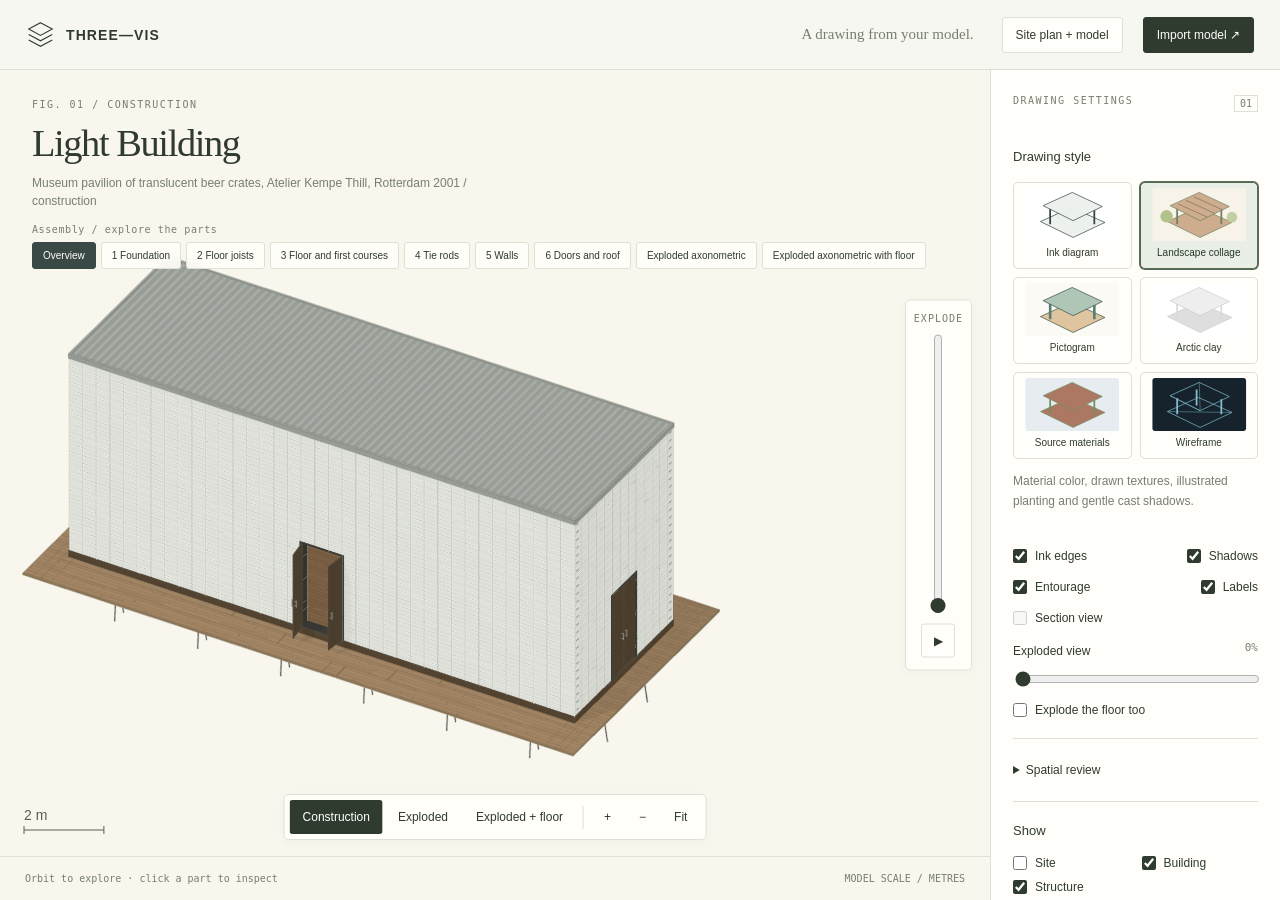
==== construction/index.html @ fe7c5563 "Light Building viewer: interactive views and drawings Four Three-Vis viewers (pavilion, construction" ====
<!doctype html>
<html lang="en">
<head><script>if(!new URLSearchParams(location.search).has("project")){const u=new URL(location.href);u.searchParams.set("project","./drawing/project.json");location.replace(u)}</script>
  <meta charset="UTF-8" />
  <meta name="viewport" content="width=device-width, initial-scale=1" />
  <meta name="theme-color" content="#f7f7f2" />
  <title>Three-Vis · Visualization studio</title>
  <script type="module" crossorigin src="./assets/index-Dgu_6eOS.js"></script>
  <link rel="modulepreload" crossorigin href="./assets/project-Cguhz26d.js">
  <link rel="modulepreload" crossorigin href="./assets/people-BdehatUe.js">
  <link rel="stylesheet" crossorigin href="./assets/index-DqTQL5d2.css">
</head>
<body data-offline-viewer="true">
  <main id="app">
    <header class="topbar">
      <a class="brand" href="./" aria-label="Three-Vis home"><svg viewBox="0 0 32 32" aria-hidden="true"><path d="M16 3 29 10 16 17 3 10Z M3 16 16 23 29 16 M3 22 16 29 29 22"/></svg><span>THREE—VIS</span></a>
      <span class="topbar-caption">A drawing from your model.</span>
      <nav id="example-nav" aria-label="Example studies" hidden><a data-example="collage">Garden</a><a data-example="pavilion">Assembly</a><a data-example="pictogram">Pictogram</a></nav>
      <button id="library-button" hidden>Asset library</button>
      <button id="site-button">Site plan + model</button>
      <button id="import-button" class="primary">Import model <span aria-hidden="true">↗</span></button>
      <input id="file-input" type="file" multiple hidden />
    </header>
    <section class="work-area">
      <section class="drawing" aria-label="Drawing sheet">
        <div class="sheet-heading"><span class="eyebrow" id="sheet-number">FIG. 01 / AXONOMETRIC</span><h1 id="title">Loading project…</h1><p id="subtitle"></p><div id="sequence-bar" hidden aria-label="Assembly sequence"><span id="sequence-caption"></span><div id="sequence-buttons"></div></div></div>
        <div id="viewport"></div>
        <div id="loading" role="status">Preparing the drawing…</div><div id="explode-rail" hidden><span class="rail-label">Explode</span><input id="explode-drag" type="range" min="0" max="100" value="0" aria-label="Explode: drag up to take the building apart" /><button id="explode-play" aria-label="Play the explode animation">▶</button></div>
        <div class="drawing-tools" aria-label="View controls"><div id="views"></div><span class="separator"></span><button id="zoom-in" aria-label="Zoom in">+</button><button id="zoom-out" aria-label="Zoom out">−</button><button id="fit">Fit</button></div>
        <div class="sheet-footer"><span id="selection">Orbit to explore · click a part to inspect</span><span id="stats"></span></div>
      </section>
      <aside class="settings" aria-label="Visualization settings">
        <div class="panel-heading"><span class="eyebrow">DRAWING SETTINGS</span><span class="small-tag">01</span></div>
        <section class="control-section"><h2>Drawing style</h2><label for="look" class="sr-only">Drawing style</label><select id="look" class="sr-only"><option value="diagram">Ink diagram</option><option value="collage">Landscape collage</option><option value="pictogram">Pictogram</option><option value="clay">Arctic clay</option><option value="original">Source materials</option><option value="wireframe">Wireframe</option></select><div id="style-cards" aria-label="Drawing styles"></div><p id="look-description" class="small-copy"></p><div class="check-row"><label><input type="checkbox" id="edges" checked /> Ink edges</label><label><input type="checkbox" id="shadows" checked /> Shadows</label></div><div class="check-row"><label><input type="checkbox" id="entourage" checked /> Entourage</label><label><input type="checkbox" id="annotations" checked /> Labels</label></div><label id="triangles-row" class="check-label" hidden><input type="checkbox" id="triangles" /> Show mesh triangles</label><label class="check-label"><input type="checkbox" id="section" /> Section view</label><div id="time-row" hidden><h3 class="control-label">Time of day</h3><div id="times" class="segmented" role="group" aria-label="Time of day"></div><label class="check-label" id="dynamic-row" hidden><input type="checkbox" id="dynamic" /> Dynamic glow: flicker, people inside</label></div><label for="explode">Exploded view <output id="explode-value">0%</output></label><input id="explode" type="range" min="0" max="100" value="0" /><div id="explode-groups" class="check-row" hidden></div></section>
        <details id="layout-section" class="control-section spatial-review"><summary>Spatial review</summary><p id="layout-status" class="small-copy" role="status"></p><button id="check-layout">Check layout</button><label class="check-label"><input id="layout-markers" type="checkbox" /> Show conflict markers</label><ol id="layout-findings"></ol><ul id="layout-warnings"></ul><p class="small-copy">Checks walking routes, tree roots and tagged people’s footing. Review findings against the intended design.</p></details>
        <section class="control-section" id="show-section"><h2>Show</h2><div id="layer-groups"></div><div id="kinds"></div><div id="variant-row" hidden><h3 class="control-label">Trees</h3><div id="variants" class="segmented wrap" role="group" aria-label="Tree option"></div></div><label id="tree-opacity-row" hidden>Tree opacity <output id="tree-opacity-value">1.00</output><input id="tree-opacity" type="range" min="0.2" max="1" step="0.05" value="1" /></label><button id="only-building" class="quiet">Only the building</button></section><details class="control-section"><summary>Layers <span class="muted" id="layer-count"></span></summary><div id="layers"></div></details>
        <section class="control-section" id="scatter-section" hidden><h2>Planting scatter</h2><div id="scatter-areas"></div><p class="small-copy">Collage and source looks. Adaptive size grows distant plants so they stay readable instead of turning into pixel noise.</p></section>
        <section class="control-section" id="step-section" hidden><h2>Sequence</h2><div class="step-tools"><button id="prev-step" aria-label="Previous step">←</button><span id="step-counter"></span><button id="next-step" aria-label="Next step">→</button></div><h3 id="step-title"></h3><p class="small-copy" id="step-text"></p><button id="overview">Show overview</button></section>
        <section class="control-section"><h2>Export drawing</h2><div class="export-size"><label>Width<input id="export-width" type="number" min="64" max="8192" value="2400" /></label><span>×</span><label>Height<input id="export-height" type="number" min="64" max="8192" value="1800" /></label></div><label for="export-background">Background</label><select id="export-background"><option value="paper">Paper (drawing colour)</option><option value="white">White</option><option value="transparent">Transparent</option></select><label for="export-quality">Quality</label><select id="export-quality"><option value="standard">Standard</option><option value="high">High (2× supersampled)</option><option value="ultra">Ultra (3× supersampled)</option></select><div class="button-row"><button id="export-png" class="primary">Save PNG ↗</button><button id="export-svg">Save SVG ↗</button></div><button id="save-project" class="quiet">Save drawing settings</button></section>
        <details class="control-section import-settings"><summary>Import settings</summary><p class="small-copy">Set source units and orientation before importing. Include textures and sidecar files in the selection.</p><label for="import-units">Source units</label><select id="import-units"><option value="m">Metres</option><option value="mm">Millimetres</option><option value="cm">Centimetres</option><option value="ft">Feet</option><option value="in">Inches</option><option value="auto">Read from Rhino 3DM</option></select><label for="import-up">Up axis</label><select id="import-up"><option value="Y">Y up (glTF)</option><option value="Z">Z up (Rhino / CAD)</option></select></details>
        <details id="warnings-section" class="control-section" hidden><summary>Import notes</summary><ul id="warnings"></ul></details>
        <div class="panel-footnote">Imported geometry. Your drawing language.</div>
      </aside>
    </section>
    <div id="message" role="status" hidden></div>
  </main>
  <dialog id="library-dialog" aria-labelledby="library-title">
    <div class="library-heading"><div><span class="eyebrow">BIBLIOTHEK / STAFFAGE</span><h2 id="library-title">Choose an existing asset</h2></div><button id="library-close" aria-label="Close asset library">Close</button></div>
    <form id="library-search-form" class="library-filters"><label>Search<input id="library-query" type="search" placeholder="People, trees, furniture…" /></label><label>Category<select id="library-category"><option value="">All categories</option></select></label><label>Style<select id="library-style"><option value="">All styles</option></select></label><button type="submit">Search</button></form>
    <div class="library-options"><label class="check-label"><input id="library-usable" type="checkbox" checked /> Show formats Three-Vis can use</label><label>Collection<select id="library-collection"><option value="">All collections</option></select></label><label>Pose<select id="library-pose"><option value="">Any pose</option><option>standing</option><option>walking</option><option>sitting</option><option>running</option><option>lying</option><option>cycling</option></select></label><label>Facing<select id="library-facing"><option value="">Any facing</option><option>left</option><option>right</option><option>front</option><option>back</option></select></label><label>Drawing<select id="library-drawing"><option value="">Any drawing</option><option>figurative</option><option>character</option><option>silhouette</option><option>line</option></select></label></div>
    <p id="library-status" class="small-copy" role="status"></p><div id="library-results"></div>
    <div class="library-pagination"><button id="library-prev">Previous</button><span id="library-page" class="small-copy"></span><button id="library-next">Next</button></div>
    <form id="library-place-form" hidden>
      <h3 id="library-selected"></h3><p id="library-source" class="small-copy"></p>
      <div class="library-placement"><label>Use as<select id="library-use"><option value="person">Person</option><option value="tree">Tree</option><option value="planting">Plant</option><option value="entourage">Other entourage</option><option value="texture">Layer texture</option><option value="model">3D model</option></select></label><label id="library-height-label">Height (m)<input id="library-height" type="number" min="0.01" step="0.01" value="1.75" required /></label><label>X (m)<input id="library-x" type="number" step="any" value="0" required /></label><label>Y (m)<input id="library-y" type="number" step="any" value="0" required /></label><label>Z (m)<input id="library-z" type="number" step="any" value="0" required /></label><label>Rotation (°)<input id="library-rotation" type="number" step="any" value="0" required /></label></div>
      <div id="library-texture-controls" class="library-placement" hidden><label>Layer<select id="library-layer"></select></label><label>Repeat<input id="library-repeat" type="number" min="0.01" max="10000" step="any" value="4" /></label><label>Tile width (m)<input id="library-texture-size" type="number" min="0.001" max="1000" step="any" placeholder="unscaled" /></label><label><input id="library-hatch" type="checkbox" checked /> Line hatch for diagram</label></div>
      <div id="library-model-controls" class="library-placement" hidden><label>Source units<select id="library-units"><option value="m">Metres</option><option value="mm">Millimetres</option><option value="cm">Centimetres</option><option value="auto">Rhino document units</option></select></label><label>Source up axis<select id="library-up"><option value="Y">Y up</option><option value="Z">Z up</option></select></label></div>
      <div id="library-human-controls" class="library-placement" hidden><label>Pose<select id="library-human-pose"><option value="">Not set</option><option>standing</option><option>walking</option><option>sitting</option><option>running</option><option>lying</option><option>cycling</option></select></label><label>Facing<select id="library-human-facing"><option value="">Not set</option><option>left</option><option>right</option><option>front</option><option>back</option></select></label><label>Age<select id="library-human-age"><option value="">Not set</option><option>child</option><option>adult</option><option>elderly</option></select></label><label>Figures<select id="library-human-grouping"><option value="">Not set</option><option>single</option><option>group</option></select></label><label>Drawing<select id="library-human-drawing"><option value="">Not set</option><option>figurative</option><option>character</option><option>silhouette</option><option>line</option></select></label><button id="library-human-save" type="button">Save person tags</button></div>
      <div class="button-row"><button id="library-add" class="primary" type="submit">Add to drawing</button></div><p id="library-save-status" class="small-copy" role="status"></p>
    </form>
  </dialog>
  <dialog id="site-dialog" aria-labelledby="site-title">
    <div class="library-heading"><h2 id="site-title">Combine a site plan and model</h2><button id="site-close" type="button">Close</button></div>
    <form id="site-form">
      <p class="small-copy">Use an image of the site plan or a CAD plan. Set the full plan size in metres, then mark the building spot. Source models remain intact.</p>
      <div class="site-inputs"><label>Plan image<input id="site-image" type="file" accept="image/png,image/jpeg,image/webp,image/svg+xml" /></label><label>Building model + sidecars (optional)<input id="site-model-files" type="file" multiple /></label><label>CAD site plan + sidecars (optional)<input id="site-cad-files" type="file" multiple /></label><button id="site-prepare" type="button">Read model files</button></div>
      <p class="small-copy">New CAD files use the source units/up axis in Import settings; 3DM reads document units. Read new model files before combining.</p>
      <div class="library-placement"><label>Building model<select id="site-building"></select></label><label>CAD site-plan model<select id="site-cad-model"></select></label><label>Placement<select id="site-placement-mode"><option value="point">Clicked point</option><option value="cad">Named CAD marker layer</option></select></label><label>CAD marker layer<select id="site-marker-layer"></select></label><label>Plan width (m)<input id="site-width" type="number" min="0.01" step="any" value="40" required /></label><label>Plan depth (m)<input id="site-depth" type="number" min="0.01" step="any" value="30" required /></label><label>Ground elevation (m)<input id="site-elevation" type="number" step="any" value="0" required /></label><label>Model yaw (°)<input id="site-yaw" type="number" step="any" value="0" required /></label><label>Grass coverage<select id="site-grass"><option value="regions">Marked grass areas</option><option value="all">Whole site except exclusions</option><option value="none">Keep the plan alone</option></select></label></div>
      <p class="small-copy">Model anchor is a point in normalized Y-up metres before placement. Its origin is the default; use the model's known ground anchor if different.</p>
      <div class="library-placement"><label>Plan yaw (degrees)<input id="site-plan-yaw" type="number" step="any" value="0" required /></label><label>Terrain model<select id="site-terrain-model"><option value="">Flat floor</option></select></label><label>Terrain surface layer<select id="site-terrain-layer"></select></label><label>Plan offset above terrain (m)<input id="site-terrain-offset" type="number" min="0" max="1" step="0.001" value="0.01" required /></label></div>
      <p class="small-copy">Choose an imported terrain surface to drape the floor, masks and plants onto its mesh. Terrain holes remain open; placement must lie on the selected surface.</p>
      <div class="library-placement"><label>Anchor X (m)<input id="site-anchor-x" type="number" step="any" value="0" required /></label><label>Anchor Y (m)<input id="site-anchor-y" type="number" step="any" value="0" required /></label><label>Anchor Z (m)<input id="site-anchor-z" type="number" step="any" value="0" required /></label><label>Marker U (0–1)<input id="site-u" type="number" min="0" max="1" step="any" /></label><label>Marker V (0–1)<input id="site-v" type="number" min="0" max="1" step="any" /></label><label>Mark on plan<select id="site-tool"><option value="marker">Building spot</option><option value="grass">Grass region</option><option value="water">Water region</option><option value="exclude">Road / no planting region</option></select></label></div>
      <canvas id="site-canvas" width="900" height="675" aria-label="Site plan placement and vegetation areas"></canvas>
      <p class="small-copy">Click a building spot. For regions, click the polygon corners and finish the region. Mark roads and paved areas as exclusions. U/V starts at the image's top-left.</p>
      <div class="button-row"><button id="site-finish-region" type="button">Finish region</button><button id="site-clear-regions" type="button">Clear regions</button></div>
      <div class="library-placement"><label>Scatter an existing plant<select id="site-plant"></select></label><label>Plant spacing (m)<input id="site-spacing" type="number" min="0.2" step="any" value="2" required /></label></div>
      <label>Maximum plants<input id="site-max-plants" type="number" min="1" max="2000" step="1" value="300" required /></label>
      <p id="site-status" class="small-copy" role="status"></p><button id="site-apply" class="primary" type="submit">Combine and grow vegetation</button>
      <p class="small-copy">Browser imports stay local. Save drawing settings and retain the original files, or use the site-plan CLI command for a portable project.</p>
    </form>
  </dialog>
</body>
</html>
---- construction/assets/index-DqTQL5d2.css ----
:root{color:#303b30;font-synthesis:none;--ink:#303b30;--rule:#dde0d6;--muted:#777f70;--accent:#2d5cdb;background:#f7f7f2;font-family:Arial,Helvetica,sans-serif}*{box-sizing:border-box}body{margin:0}button,input,select{font:inherit}button,a,select,input{outline-offset:4px}button{border:1px solid var(--rule);color:var(--ink);cursor:pointer;white-space:nowrap;background:#fffefa;border-radius:3px;padding:10px 13px;font-size:12px}button:hover{border-color:var(--ink)}button:disabled{opacity:.4;cursor:default}button.active,.primary{background:var(--ink);color:#fffefa;border-color:var(--ink)}input[type=checkbox]{accent-color:var(--ink);width:14px;height:14px;margin:0}input[type=range]{width:100%;accent-color:var(--ink);margin-top:12px}select,input[type=number]{border:1px solid var(--rule);width:100%;color:var(--ink);background:#fffefa;border-radius:3px;padding:10px 9px;font-size:12px}select{margin-top:8px}h1,h2,h3,p{margin:0}h1{letter-spacing:-1.4px;font-family:Georgia,serif;font-size:clamp(28px,3vw,43px);font-weight:400;line-height:1.1}h2{margin-bottom:18px;font-size:13px;font-weight:500}h3{margin:16px 0 8px;font-family:Georgia,serif;font-size:19px;font-weight:400}label,summary{cursor:pointer;font-size:12px}.topbar{border-bottom:1px solid var(--rule);justify-content:space-between;align-items:center;gap:20px;height:70px;padding:0 26px;display:flex}.brand{color:var(--ink);letter-spacing:1.1px;align-items:center;gap:11px;font-size:14px;font-weight:600;text-decoration:none;display:flex}.brand svg{fill:none;width:29px;height:29px;stroke:var(--ink);stroke-width:1.2px}.topbar-caption{color:var(--muted);margin-left:auto;margin-right:25px;font-family:Georgia,serif;font-size:15px}.work-area{grid-template-columns:minmax(0,1fr) 290px;height:calc(100dvh - 70px);min-height:580px;display:grid}.drawing{position:relative;overflow:hidden}.sheet-heading{z-index:2;pointer-events:none;position:absolute;top:29px;left:32px}.eyebrow{letter-spacing:1.5px;color:var(--muted);margin-bottom:12px;font-family:monospace;font-size:10px;display:block}.sheet-heading p{color:var(--muted);max-width:500px;margin-top:10px;font-size:12px;line-height:1.5}#viewport{position:absolute;inset:105px 0 46px}#viewport canvas{touch-action:none;width:100%;height:100%;display:block}.annotation-layer{pointer-events:none;width:100%;height:100%;position:absolute;inset:0}.drawing-tools{border:1px solid var(--rule);background:#fffefaed;border-radius:5px;align-items:center;gap:2px;padding:5px;display:flex;position:absolute;bottom:60px;left:50%;transform:translate(-50%);box-shadow:0 2px 12px #303b3008}.drawing-tools #views{gap:2px;display:flex}.drawing-tools button{background:0 0;border-color:#0000;padding:9px 12px}.drawing-tools button.active{background:var(--ink);color:#fff}.separator{background:var(--rule);width:1px;height:23px;margin:0 5px}.sheet-footer{color:var(--muted);border-top:1px solid var(--rule);justify-content:space-between;gap:12px;padding:16px 25px;font-family:monospace;font-size:10px;display:flex;position:absolute;bottom:0;left:0;right:0}.settings{border-left:1px solid var(--rule);background:#fffefa;padding:25px 22px 0;overflow-y:auto}.panel-heading{justify-content:space-between;align-items:flex-start;margin-bottom:10px;display:flex}.small-tag{color:var(--muted);border:1px solid var(--rule);padding:2px 5px;font-family:monospace;font-size:10px}.control-section{border-bottom:1px solid var(--rule);padding:21px 0}.check-row{justify-content:space-between;margin:17px 0;display:flex}.check-row label,.check-label,.layer-row label{align-items:center;gap:8px;display:flex}.check-label{margin:13px 0 16px}output{float:right;color:var(--muted);font-family:monospace;font-size:11px}.layer-row{justify-content:space-between;align-items:center;gap:10px;margin:14px 0;display:flex}.layer-swatch{background:#d0d8c4;border:1px solid #303b3022;border-radius:50%;flex-shrink:0;width:9px;height:9px}.muted{color:var(--muted);float:right;font-family:monospace;font-size:11px}.small-copy{color:var(--muted);font-size:12px;line-height:1.65}.step-tools{justify-content:space-between;align-items:center;font-family:monospace;font-size:11px;display:flex}.step-tools button{padding:6px 12px}#overview{margin-top:15px}.export-size{align-items:end;gap:10px;display:flex}.export-size label{min-width:0}.export-size input{margin-top:7px}.export-size span{color:var(--muted);padding-bottom:11px}.button-row{gap:8px;margin:14px 0;display:flex}.button-row button{flex:1}.quiet{background:0 0;width:100%}.panel-footnote{color:var(--muted);padding:24px 0;font-family:Georgia,serif;font-size:12px}#explode-rail{z-index:3;border:1px solid var(--rule);background:#fffefaed;border-radius:5px;flex-direction:column;align-items:center;gap:10px;padding:12px 8px;display:flex;position:absolute;top:50%;right:18px;transform:translateY(-50%);box-shadow:0 2px 12px #303b3008}#explode-rail[hidden]{display:none}#explode-rail .rail-label{letter-spacing:1px;color:var(--muted);text-transform:uppercase;font-family:monospace;font-size:10px}#explode-drag{writing-mode:vertical-lr;direction:rtl;width:24px;height:min(280px,38dvh);margin:0}#explode-play{width:34px;height:34px;padding:0;font-size:12px}.segmented{gap:4px;margin:8px 0 4px;display:flex}.segmented.wrap{flex-wrap:wrap}.segmented.wrap button{flex:40%}#layer-groups,#kinds{grid-template-columns:1fr 1fr;gap:10px 12px;margin:4px 0 14px;display:grid}#layer-groups label,#kinds label{align-items:center;gap:8px;display:flex}#only-building{margin-top:12px}.segmented button{flex:1;padding:8px 6px}.control-label{margin:18px 0 0;font-family:inherit;font-size:12px}#explode-groups{flex-wrap:wrap;gap:10px;margin:12px 0 0}#explode-groups label{align-items:center;gap:8px;display:flex}#loading{z-index:4;background:#f7f7f2ed;place-items:center;font-family:Georgia,serif;font-size:22px;display:grid;position:absolute;inset:0}#loading[hidden]{display:none}#message{color:#fffefa;z-index:20;background:#303b30;border-radius:4px;max-width:min(500px,100vw - 40px);padding:15px 20px;font-size:13px;line-height:1.6;position:fixed;bottom:20px;left:20px}#message.error{background:#763e2e}#warnings{color:#6b715f;padding-left:15px;font-size:11px;line-height:1.6}summary{padding:3px 0}.import-settings label{margin-top:13px;display:block}.import-settings .small-copy{margin-top:14px}body.capture .topbar,body.capture .settings,body.capture .sheet-heading,body.capture .drawing-tools,body.capture .sheet-footer{display:none}body.capture .work-area{height:100dvh;min-height:0;display:block}body.capture .drawing{height:100dvh}body.capture #viewport{inset:0}@media (width<=780px){.topbar{height:60px;padding:0 16px}.topbar-caption{display:none}.work-area{grid-template-columns:1fr;height:auto;min-height:0}.drawing{height:70dvh;min-height:480px}.sheet-heading{top:24px;left:20px}.sheet-heading p{max-width:calc(100vw - 45px);font-size:11px}.settings{border-left:0;border-top:1px solid var(--rule);grid-template-columns:1fr 1fr;gap:0 24px;padding:22px;display:grid}.panel-heading,.panel-footnote{grid-column:1/-1}.drawing-tools{max-width:calc(100vw - 20px);bottom:63px}.drawing-tools button{padding:8px 9px;font-size:11px}.sheet-footer{padding:14px 16px;font-size:9px}#stats{display:none}#viewport{inset:120px 0 44px}}@media (width<=420px){.settings{display:block}.drawing-tools button{padding:8px 6px}.drawing{height:65dvh;min-height:430px}h1{font-size:29px}.topbar .primary{font-size:11px}.brand{font-size:12px}}#example-nav{border:1px solid var(--rule);border-radius:22px;align-items:center;gap:2px;padding:4px;display:flex}#example-nav[hidden]{display:none}#example-nav a{color:var(--muted);white-space:nowrap;border-radius:18px;padding:7px 12px;font-size:11px;text-decoration:none}#example-nav a:hover{color:var(--ink)}#example-nav a[aria-current=page]{background:var(--ink);color:#fffefa}.topbar-caption{margin-right:8px}@media (width<=780px){.topbar{flex-wrap:wrap;gap:10px;height:auto;min-height:60px;padding:12px 16px}.topbar #import-button{margin-left:auto}#example-nav{order:3;justify-content:center;margin:auto}}.spatial-review .small-copy,.spatial-review button{margin-top:14px}#layout-findings,#layout-warnings{overflow-wrap:anywhere;padding-left:18px;font-size:11px;line-height:1.6}#layout-findings li,#layout-warnings li{margin-top:8px}#layout-findings{color:#8b4938}#layout-warnings{color:var(--muted)}#sequence-bar{max-width:calc(100vw - 45px);margin-top:14px}#sequence-bar[hidden]{display:none}#sequence-caption{letter-spacing:.6px;color:var(--muted);margin-bottom:7px;font-family:monospace;font-size:10px;display:block}#sequence-buttons{flex-wrap:wrap;gap:5px;display:flex}#sequence-buttons button{pointer-events:auto;-webkit-backdrop-filter:blur(5px);backdrop-filter:blur(5px);background:#fffdf8e8;padding:7px 10px;font-size:10px}#sequence-buttons button[aria-pressed=true]{color:#fffdf8;background:#3b4946;border-color:#3b4946}body.capture #sequence-bar{display:none}@media (width<=780px){#sequence-buttons button{padding:5px 7px;font-size:9px}body:has(#sequence-bar:not([hidden])) #viewport{top:184px}}.sr-only{clip:rect(0,0,0,0)!important;white-space:nowrap!important;border:0!important;width:1px!important;height:1px!important;margin:-1px!important;padding:0!important;position:absolute!important;overflow:hidden!important}#style-cards{grid-template-columns:1fr 1fr;gap:8px;display:grid}.style-card{white-space:normal;border-radius:5px;flex-direction:column;align-items:stretch;gap:6px;min-width:0;padding:5px 5px 9px;font-size:10px;display:flex}.style-card svg{border-radius:3px;width:100%;height:53px;display:block}.style-card.active{color:#273829;background:#e9eee6;border:1px solid #576b54;box-shadow:0 0 0 1px #576b54}.style-card span{min-height:12px}#look-description{min-height:60px;margin-top:13px}#triangles-row[hidden]{display:none}.drawing[data-look=wireframe] .sheet-heading,.drawing[data-look=wireframe] .eyebrow{color:#d2e5ed}.drawing[data-look=wireframe] .sheet-heading p,.drawing[data-look=wireframe] .sheet-footer{color:#91a9b6}.drawing[data-look=wireframe] .sheet-footer{border-color:#304450}@media (width<=780px){body:has(#sequence-bar:not([hidden])) #viewport{top:260px}body:has(#sequence-bar:not([hidden])) .drawing{height:82dvh;min-height:620px}}#library-button[hidden],#library-place-form[hidden],#library-texture-controls[hidden],#library-model-controls[hidden],#library-height-label[hidden]{display:none}.library-options{justify-content:space-between;align-items:center;gap:16px;margin-top:10px;display:flex}.library-options>label:last-child{width:190px;font-size:11px}.library-options select{margin-top:5px}@media (width<=600px){.library-options{flex-direction:column;align-items:start;gap:0}.library-options>label:last-child{width:100%}}#library-dialog{border:1px solid var(--rule);width:min(820px,100vw - 28px);max-height:calc(100dvh - 32px);color:var(--ink);background:#fffefa;border-radius:8px;padding:26px;overflow:auto}#library-dialog::backdrop{-webkit-backdrop-filter:blur(3px);backdrop-filter:blur(3px);background:#17241bcc}.library-heading{justify-content:space-between;align-items:start;gap:18px;display:flex}.library-heading h2{margin:0 0 22px;font-family:Georgia,serif;font-size:26px}.library-filters{grid-template-columns:2fr 1fr 1fr auto;align-items:end;gap:12px;display:grid}.library-filters label,.library-placement label{min-width:0;font-size:11px;display:block}.library-filters input{border:1px solid var(--rule);width:100%;min-width:0;color:var(--ink);background:#fff;border-radius:3px;margin-top:8px;padding:10px 9px;font-size:12px}#library-results{grid-template-columns:repeat(4,minmax(0,1fr));gap:12px;margin-top:16px;display:grid}.library-card{white-space:normal;text-align:left;flex-direction:column;align-items:stretch;gap:7px;min-width:0;padding:10px;display:flex}.library-card[aria-pressed=true]{background:#edf1e8;border-color:#576b54;box-shadow:0 0 0 1px #576b54}.library-card img,.library-placeholder{object-fit:contain;background:repeating-conic-gradient(#f4f2eb 0% 25%,#fffdf8 0% 50%) 50%/16px 16px;width:100%;height:115px}.library-placeholder{color:var(--muted);place-items:center;font-size:11px;display:grid}.library-card strong{overflow-wrap:anywhere;font-size:11px;font-weight:500;line-height:1.35}.library-card span{color:var(--muted);font-size:10px;line-height:1.4}.library-pagination{justify-content:space-between;align-items:center;gap:12px;margin:16px 0;display:flex}.library-placement{grid-template-columns:repeat(3,minmax(0,1fr));gap:12px;margin:15px 0;display:grid}.library-placement input{margin-top:8px}#library-place-form{border-top:1px solid var(--rule)}#library-save-status,#library-source{overflow-wrap:anywhere}body.capture #library-dialog{display:none}@media (width<=600px){#library-dialog{padding:18px}.library-filters{grid-template-columns:1fr 1fr}.library-filters label:first-child{grid-column:1/-1}#library-results,.library-placement{grid-template-columns:repeat(2,minmax(0,1fr))}.library-heading h2{font-size:22px}#library-button{margin-left:auto}.topbar #import-button{margin-left:0}}#site-dialog{border:1px solid var(--rule);width:min(940px,100vw - 32px);max-height:90dvh;color:var(--ink);background:#fffefa;border-radius:8px;padding:26px}#site-dialog::backdrop{-webkit-backdrop-filter:blur(3px);backdrop-filter:blur(3px);background:#17251a66}.site-inputs{grid-template-columns:repeat(2,minmax(0,1fr));gap:16px;margin:18px 0;display:grid}.site-inputs label{gap:8px;min-width:0;display:grid}.site-inputs input{max-width:100%;font-size:12px}#site-canvas{border:1px solid var(--rule);cursor:crosshair;width:100%;height:auto;display:block}#site-status{overflow-wrap:anywhere;margin:16px 0}body.capture #site-dialog{display:none}@media (width<=600px){#site-dialog{padding:18px}.site-inputs{grid-template-columns:1fr}.topbar{flex-wrap:wrap;gap:7px;height:auto;min-height:70px;padding:12px}.topbar #site-button{margin-left:auto}}.layer-opacity{width:72px;margin:0 0 0 auto}.scatter-area{margin:14px 0}.scatter-area strong{font-size:12px;font-weight:600}.scatter-area label:not(.check-label){margin-top:10px;display:block}
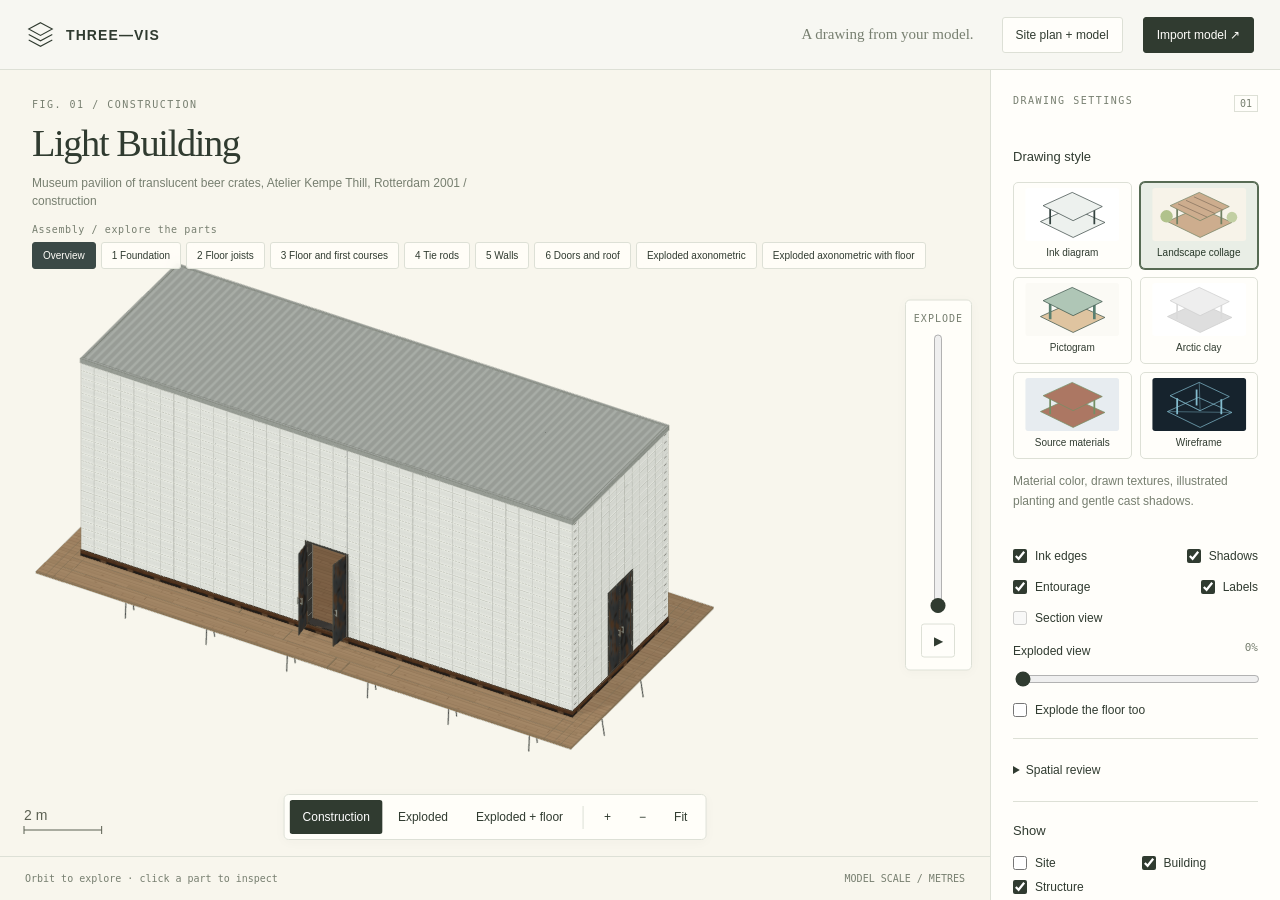
==== commit bdc61b6a: "Light Building viewer: v7 review fixes - Doors in weathered steel and a thin rust base channel, matc" ====
--- a/construction/index.html
+++ b/construction/index.html
@@ -5,10 +5,10 @@
   <meta name="viewport" content="width=device-width, initial-scale=1" />
   <meta name="theme-color" content="#f7f7f2" />
   <title>Three-Vis · Visualization studio</title>
-  <script type="module" crossorigin src="./assets/index-Dgu_6eOS.js"></script>
+  <script type="module" crossorigin src="./assets/index-BfEOy4K_.js"></script>
   <link rel="modulepreload" crossorigin href="./assets/project-Cguhz26d.js">
   <link rel="modulepreload" crossorigin href="./assets/people-BdehatUe.js">
-  <link rel="stylesheet" crossorigin href="./assets/index-DqTQL5d2.css">
+  <link rel="stylesheet" crossorigin href="./assets/index-C-s4kOGw.css">
 </head>
 <body data-offline-viewer="true">
   <main id="app">
--- a/construction/assets/index-C-s4kOGw.css
+++ b/construction/assets/index-C-s4kOGw.css
@@ -0,0 +1 @@
+:root{color:#303b30;font-synthesis:none;--ink:#303b30;--rule:#dde0d6;--muted:#777f70;--accent:#2d5cdb;background:#f7f7f2;font-family:Arial,Helvetica,sans-serif}*{box-sizing:border-box}body{margin:0}button,input,select{font:inherit}button,a,select,input{outline-offset:4px}button{border:1px solid var(--rule);color:var(--ink);cursor:pointer;white-space:nowrap;background:#fffefa;border-radius:3px;padding:10px 13px;font-size:12px}button:hover{border-color:var(--ink)}button:disabled{opacity:.4;cursor:default}button.active,.primary{background:var(--ink);color:#fffefa;border-color:var(--ink)}input[type=checkbox]{accent-color:var(--ink);width:14px;height:14px;margin:0}input[type=range]{width:100%;accent-color:var(--ink);margin-top:12px}select,input[type=number]{border:1px solid var(--rule);width:100%;color:var(--ink);background:#fffefa;border-radius:3px;padding:10px 9px;font-size:12px}select{margin-top:8px}h1,h2,h3,p{margin:0}h1{letter-spacing:-1.4px;font-family:Georgia,serif;font-size:clamp(28px,3vw,43px);font-weight:400;line-height:1.1}h2{margin-bottom:18px;font-size:13px;font-weight:500}h3{margin:16px 0 8px;font-family:Georgia,serif;font-size:19px;font-weight:400}label,summary{cursor:pointer;font-size:12px}.topbar{border-bottom:1px solid var(--rule);justify-content:space-between;align-items:center;gap:20px;height:70px;padding:0 26px;display:flex}.brand{color:var(--ink);letter-spacing:1.1px;align-items:center;gap:11px;font-size:14px;font-weight:600;text-decoration:none;display:flex}.brand svg{fill:none;width:29px;height:29px;stroke:var(--ink);stroke-width:1.2px}.topbar-caption{color:var(--muted);margin-left:auto;margin-right:25px;font-family:Georgia,serif;font-size:15px}.work-area{grid-template-columns:minmax(0,1fr) 290px;height:calc(100dvh - 70px);min-height:580px;display:grid}.drawing{position:relative;overflow:hidden}.sheet-heading{z-index:2;pointer-events:none;position:absolute;top:29px;left:32px}.eyebrow{letter-spacing:1.5px;color:var(--muted);margin-bottom:12px;font-family:monospace;font-size:10px;display:block}.sheet-heading p{color:var(--muted);max-width:500px;margin-top:10px;font-size:12px;line-height:1.5}#viewport{position:absolute;inset:105px 0 46px}#viewport canvas{touch-action:none;width:100%;height:100%;display:block}.annotation-layer{pointer-events:none;width:100%;height:100%;position:absolute;inset:0}.drawing-tools{border:1px solid var(--rule);background:#fffefaed;border-radius:5px;align-items:center;gap:2px;padding:5px;display:flex;position:absolute;bottom:60px;left:50%;transform:translate(-50%);box-shadow:0 2px 12px #303b3008}.drawing-tools #views{gap:2px;display:flex}.drawing-tools button{background:0 0;border-color:#0000;padding:9px 12px}.drawing-tools button.active{background:var(--ink);color:#fff}.separator{background:var(--rule);width:1px;height:23px;margin:0 5px}.sheet-footer{color:var(--muted);border-top:1px solid var(--rule);justify-content:space-between;gap:12px;padding:16px 25px;font-family:monospace;font-size:10px;display:flex;position:absolute;bottom:0;left:0;right:0}.settings{border-left:1px solid var(--rule);background:#fffefa;padding:25px 22px 0;overflow-y:auto}.panel-heading{justify-content:space-between;align-items:flex-start;margin-bottom:10px;display:flex}.small-tag{color:var(--muted);border:1px solid var(--rule);padding:2px 5px;font-family:monospace;font-size:10px}.control-section{border-bottom:1px solid var(--rule);padding:21px 0}.check-row{justify-content:space-between;margin:17px 0;display:flex}.check-row label,.check-label,.layer-row label{align-items:center;gap:8px;display:flex}.check-label{margin:13px 0 16px}output{float:right;color:var(--muted);font-family:monospace;font-size:11px}.layer-row{justify-content:space-between;align-items:center;gap:10px;margin:14px 0;display:flex}.layer-swatch{background:#d0d8c4;border:1px solid #303b3022;border-radius:50%;flex-shrink:0;width:9px;height:9px}.muted{color:var(--muted);float:right;font-family:monospace;font-size:11px}.small-copy{color:var(--muted);font-size:12px;line-height:1.65}.step-tools{justify-content:space-between;align-items:center;font-family:monospace;font-size:11px;display:flex}.step-tools button{padding:6px 12px}#overview{margin-top:15px}.export-size{align-items:end;gap:10px;display:flex}.export-size label{min-width:0}.export-size input{margin-top:7px}.export-size span{color:var(--muted);padding-bottom:11px}.button-row{gap:8px;margin:14px 0;display:flex}.button-row button{flex:1}.quiet{background:0 0;width:100%}.panel-footnote{color:var(--muted);padding:24px 0;font-family:Georgia,serif;font-size:12px}#explode-rail{z-index:3;border:1px solid var(--rule);background:#fffefaed;border-radius:5px;flex-direction:column;align-items:center;gap:10px;padding:12px 8px;display:flex;position:absolute;top:50%;right:18px;transform:translateY(-50%);box-shadow:0 2px 12px #303b3008}#explode-rail[hidden]{display:none}#explode-rail .rail-label{letter-spacing:1px;color:var(--muted);text-transform:uppercase;font-family:monospace;font-size:10px}#explode-drag{writing-mode:vertical-lr;direction:rtl;width:24px;height:min(280px,38dvh);margin:0}#explode-play{width:34px;height:34px;padding:0;font-size:12px}.segmented{gap:4px;margin:8px 0 4px;display:flex}.segmented.wrap{flex-wrap:wrap}.segmented.wrap button{flex:40%}#layer-groups,#kinds{grid-template-columns:1fr 1fr;gap:10px 12px;margin:4px 0 14px;display:grid}#layer-groups label,#kinds label{align-items:center;gap:8px;display:flex}#only-building{margin-top:12px}.segmented button{flex:1;padding:8px 6px}.control-label{margin:18px 0 0;font-family:inherit;font-size:12px}#explode-groups{flex-wrap:wrap;gap:10px;margin:12px 0 0}#explode-groups label{align-items:center;gap:8px;display:flex}#loading{z-index:4;background:#f7f7f2ed;place-items:center;font-family:Georgia,serif;font-size:22px;display:grid;position:absolute;inset:0}#loading[hidden]{display:none}#message{color:#fffefa;z-index:20;background:#303b30;border-radius:4px;max-width:min(500px,100vw - 40px);padding:15px 20px;font-size:13px;line-height:1.6;position:fixed;bottom:20px;left:20px}#message.error{background:#763e2e}#warnings{color:#6b715f;padding-left:15px;font-size:11px;line-height:1.6}summary{padding:3px 0}.import-settings label{margin-top:13px;display:block}.import-settings .small-copy{margin-top:14px}body.capture .topbar,body.capture .settings,body.capture .sheet-heading,body.capture .drawing-tools,body.capture .sheet-footer{display:none}body.capture .work-area{height:100dvh;min-height:0;display:block}body.capture .drawing{height:100dvh}body.capture #viewport{inset:0}@media (width<=780px){.topbar{height:60px;padding:0 16px}.topbar-caption{display:none}.work-area{grid-template-columns:1fr;height:auto;min-height:0}.drawing{height:70dvh;min-height:480px}.sheet-heading{top:24px;left:20px}.sheet-heading p{max-width:calc(100vw - 45px);font-size:11px}.settings{border-left:0;border-top:1px solid var(--rule);grid-template-columns:1fr 1fr;gap:0 24px;padding:22px;display:grid}.panel-heading,.panel-footnote{grid-column:1/-1}.drawing-tools{max-width:calc(100vw - 20px);bottom:63px}.drawing-tools button{padding:8px 9px;font-size:11px}.sheet-footer{padding:14px 16px;font-size:9px}#stats{display:none}#viewport{inset:120px 0 44px}}@media (width<=420px){.settings{display:block}.drawing-tools button{padding:8px 6px}.drawing{height:65dvh;min-height:430px}h1{font-size:29px}.topbar .primary{font-size:11px}.brand{font-size:12px}}#example-nav{border:1px solid var(--rule);border-radius:22px;align-items:center;gap:2px;padding:4px;display:flex}#example-nav[hidden]{display:none}#example-nav a{color:var(--muted);white-space:nowrap;border-radius:18px;padding:7px 12px;font-size:11px;text-decoration:none}#example-nav a:hover{color:var(--ink)}#example-nav a[aria-current=page]{background:var(--ink);color:#fffefa}.topbar-caption{margin-right:8px}@media (width<=780px){.topbar{flex-wrap:wrap;gap:10px;height:auto;min-height:60px;padding:12px 16px}.topbar #import-button{margin-left:auto}#example-nav{order:3;justify-content:center;margin:auto}}.spatial-review .small-copy,.spatial-review button{margin-top:14px}#layout-findings,#layout-warnings{overflow-wrap:anywhere;padding-left:18px;font-size:11px;line-height:1.6}#layout-findings li,#layout-warnings li{margin-top:8px}#layout-findings{color:#8b4938}#layout-warnings{color:var(--muted)}#sequence-bar{max-width:calc(100vw - 45px);margin-top:14px}#sequence-bar[hidden]{display:none}#sequence-caption{letter-spacing:.6px;color:var(--muted);margin-bottom:7px;font-family:monospace;font-size:10px;display:block}#sequence-buttons{flex-wrap:wrap;gap:5px;display:flex}#sequence-buttons button{pointer-events:auto;-webkit-backdrop-filter:blur(5px);backdrop-filter:blur(5px);background:#fffdf8e8;padding:7px 10px;font-size:10px}#sequence-buttons button[aria-pressed=true]{color:#fffdf8;background:#3b4946;border-color:#3b4946}body.capture #sequence-bar{display:none}@media (width<=780px){#sequence-buttons button{padding:5px 7px;font-size:9px}body:has(#sequence-bar:not([hidden])) #viewport{top:184px}}.sr-only{clip:rect(0,0,0,0)!important;white-space:nowrap!important;border:0!important;width:1px!important;height:1px!important;margin:-1px!important;padding:0!important;position:absolute!important;overflow:hidden!important}#style-cards{grid-template-columns:1fr 1fr;gap:8px;display:grid}.style-card{white-space:normal;border-radius:5px;flex-direction:column;align-items:stretch;gap:6px;min-width:0;padding:5px 5px 9px;font-size:10px;display:flex}.style-card svg{border-radius:3px;width:100%;height:53px;display:block}.style-card.active{color:#273829;background:#e9eee6;border:1px solid #576b54;box-shadow:0 0 0 1px #576b54}.style-card span{min-height:12px}#look-description{min-height:60px;margin-top:13px}#triangles-row[hidden]{display:none}.drawing[data-look=wireframe] .sheet-heading,.drawing[data-look=wireframe] .eyebrow{color:#d2e5ed}.drawing[data-look=wireframe] .sheet-heading p,.drawing[data-look=wireframe] .sheet-footer{color:#91a9b6}.drawing[data-look=wireframe] .sheet-footer{border-color:#304450}@media (width<=780px){body:has(#sequence-bar:not([hidden])) #viewport{top:260px}body:has(#sequence-bar:not([hidden])) .drawing{height:82dvh;min-height:620px}}#library-button[hidden],#library-place-form[hidden],#library-texture-controls[hidden],#library-model-controls[hidden],#library-height-label[hidden]{display:none}.library-options{justify-content:space-between;align-items:center;gap:16px;margin-top:10px;display:flex}.library-options>label:last-child{width:190px;font-size:11px}.library-options select{margin-top:5px}@media (width<=600px){.library-options{flex-direction:column;align-items:start;gap:0}.library-options>label:last-child{width:100%}}#library-dialog{border:1px solid var(--rule);width:min(820px,100vw - 28px);max-height:calc(100dvh - 32px);color:var(--ink);background:#fffefa;border-radius:8px;padding:26px;overflow:auto}#library-dialog::backdrop{-webkit-backdrop-filter:blur(3px);backdrop-filter:blur(3px);background:#17241bcc}.library-heading{justify-content:space-between;align-items:start;gap:18px;display:flex}.library-heading h2{margin:0 0 22px;font-family:Georgia,serif;font-size:26px}.library-filters{grid-template-columns:2fr 1fr 1fr auto;align-items:end;gap:12px;display:grid}.library-filters label,.library-placement label{min-width:0;font-size:11px;display:block}.library-filters input{border:1px solid var(--rule);width:100%;min-width:0;color:var(--ink);background:#fff;border-radius:3px;margin-top:8px;padding:10px 9px;font-size:12px}#library-results{grid-template-columns:repeat(4,minmax(0,1fr));gap:12px;margin-top:16px;display:grid}.library-card{white-space:normal;text-align:left;flex-direction:column;align-items:stretch;gap:7px;min-width:0;padding:10px;display:flex}.library-card[aria-pressed=true]{background:#edf1e8;border-color:#576b54;box-shadow:0 0 0 1px #576b54}.library-card img,.library-placeholder{object-fit:contain;background:repeating-conic-gradient(#f4f2eb 0% 25%,#fffdf8 0% 50%) 50%/16px 16px;width:100%;height:115px}.library-placeholder{color:var(--muted);place-items:center;font-size:11px;display:grid}.library-card strong{overflow-wrap:anywhere;font-size:11px;font-weight:500;line-height:1.35}.library-card span{color:var(--muted);font-size:10px;line-height:1.4}.library-pagination{justify-content:space-between;align-items:center;gap:12px;margin:16px 0;display:flex}.library-placement{grid-template-columns:repeat(3,minmax(0,1fr));gap:12px;margin:15px 0;display:grid}.library-placement input{margin-top:8px}#library-place-form{border-top:1px solid var(--rule)}#library-save-status,#library-source{overflow-wrap:anywhere}body.capture #library-dialog{display:none}@media (width<=600px){#library-dialog{padding:18px}.library-filters{grid-template-columns:1fr 1fr}.library-filters label:first-child{grid-column:1/-1}#library-results,.library-placement{grid-template-columns:repeat(2,minmax(0,1fr))}.library-heading h2{font-size:22px}#library-button{margin-left:auto}.topbar #import-button{margin-left:0}}#site-dialog{border:1px solid var(--rule);width:min(940px,100vw - 32px);max-height:90dvh;color:var(--ink);background:#fffefa;border-radius:8px;padding:26px}#site-dialog::backdrop{-webkit-backdrop-filter:blur(3px);backdrop-filter:blur(3px);background:#17251a66}.site-inputs{grid-template-columns:repeat(2,minmax(0,1fr));gap:16px;margin:18px 0;display:grid}.site-inputs label{gap:8px;min-width:0;display:grid}.site-inputs input{max-width:100%;font-size:12px}#site-canvas{border:1px solid var(--rule);cursor:crosshair;width:100%;height:auto;display:block}#site-status{overflow-wrap:anywhere;margin:16px 0}body.capture #site-dialog{display:none}@media (width<=600px){#site-dialog{padding:18px}.site-inputs{grid-template-columns:1fr}.topbar{flex-wrap:wrap;gap:7px;height:auto;min-height:70px;padding:12px}.topbar #site-button{margin-left:auto}}.layer-opacity{width:72px;margin:0 0 0 auto}.scatter-area{margin:14px 0}.scatter-area strong{font-size:12px;font-weight:600}.scatter-area label:not(.check-label){margin-top:10px;display:block}@media (width<=600px){#explode-rail{gap:6px;padding:8px 6px;top:auto;bottom:12px;right:10px;transform:none}#explode-drag{height:min(170px,24dvh)}}
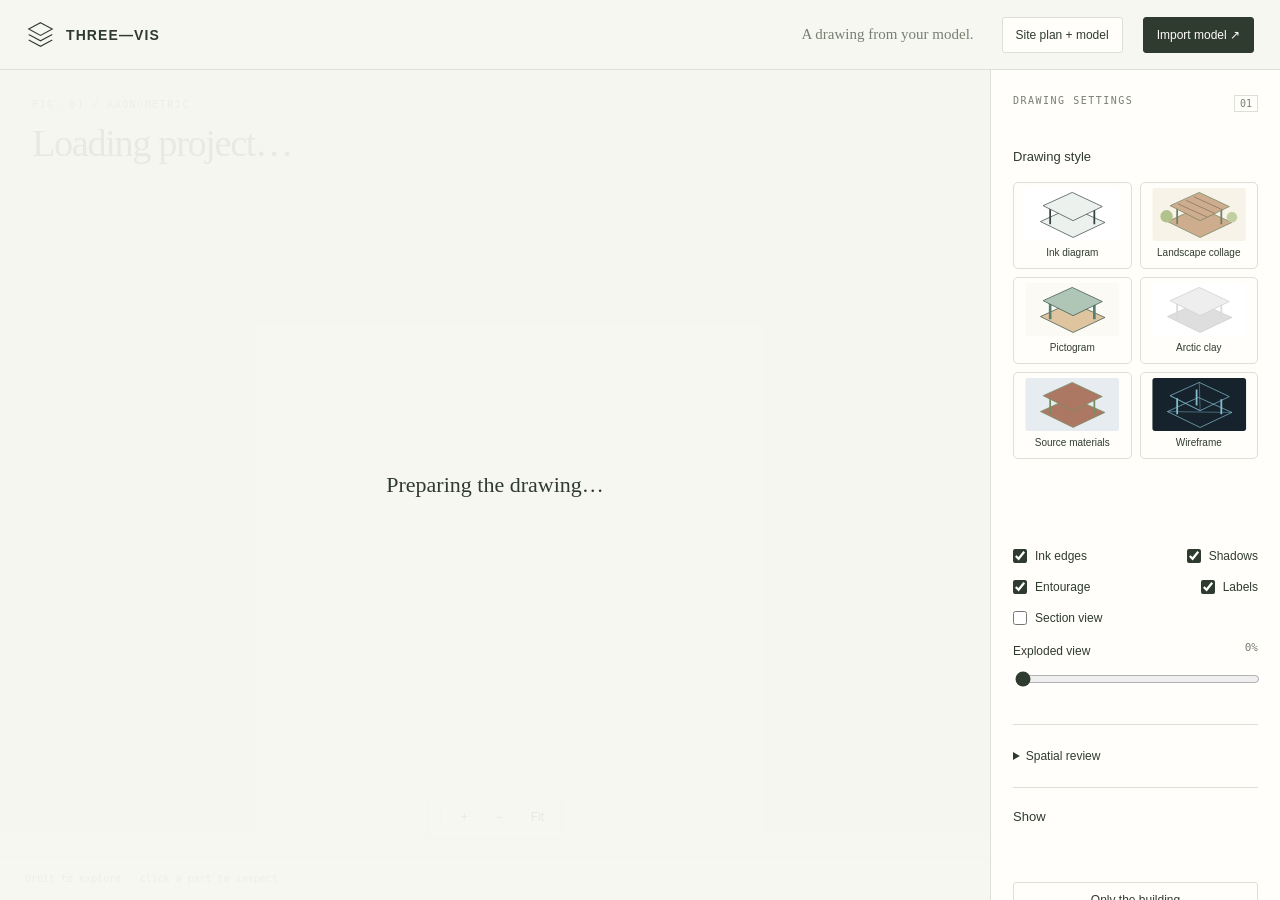
==== commit 5e0391ec: "Light Building viewer: horizontal explode bar on phones Co-Authored-By: Claude Opus 5.5 <noreply@ant" ====
--- a/construction/index.html
+++ b/construction/index.html
@@ -1,84 +1,83 @@
-<!doctype html>
-<html lang="en">
-<head><script>if(!new URLSearchParams(location.search).has("project")){const u=new URL(location.href);u.searchParams.set("project","./drawing/project.json");location.replace(u)}</script>
-  <meta charset="UTF-8" />
-  <meta name="viewport" content="width=device-width, initial-scale=1" />
-  <meta name="theme-color" content="#f7f7f2" />
-  <title>Three-Vis · Visualization studio</title>
-  <script type="module" crossorigin src="./assets/index-BfEOy4K_.js"></script>
+<!doctype html>
+<html lang="en">
+<head><script>if(!new URLSearchParams(location.search).has("project")){const u=new URL(location.href);u.searchParams.set("project","./drawing/project.json");location.replace(u)}</script>
+  <meta charset="UTF-8" />
+  <meta name="viewport" content="width=device-width, initial-scale=1" />
+  <meta name="theme-color" content="#f7f7f2" />
+  <title>Three-Vis · Visualization studio</title>
+  <script type="module" crossorigin src="./assets/index-B5fuDLfj.js"></script>
   <link rel="modulepreload" crossorigin href="./assets/project-Cguhz26d.js">
   <link rel="modulepreload" crossorigin href="./assets/people-BdehatUe.js">
-  <link rel="stylesheet" crossorigin href="./assets/index-C-s4kOGw.css">
-</head>
-<body data-offline-viewer="true">
-  <main id="app">
-    <header class="topbar">
-      <a class="brand" href="./" aria-label="Three-Vis home"><svg viewBox="0 0 32 32" aria-hidden="true"><path d="M16 3 29 10 16 17 3 10Z M3 16 16 23 29 16 M3 22 16 29 29 22"/></svg><span>THREE—VIS</span></a>
-      <span class="topbar-caption">A drawing from your model.</span>
-      <nav id="example-nav" aria-label="Example studies" hidden><a data-example="collage">Garden</a><a data-example="pavilion">Assembly</a><a data-example="pictogram">Pictogram</a></nav>
-      <button id="library-button" hidden>Asset library</button>
-      <button id="site-button">Site plan + model</button>
-      <button id="import-button" class="primary">Import model <span aria-hidden="true">↗</span></button>
-      <input id="file-input" type="file" multiple hidden />
-    </header>
-    <section class="work-area">
-      <section class="drawing" aria-label="Drawing sheet">
-        <div class="sheet-heading"><span class="eyebrow" id="sheet-number">FIG. 01 / AXONOMETRIC</span><h1 id="title">Loading project…</h1><p id="subtitle"></p><div id="sequence-bar" hidden aria-label="Assembly sequence"><span id="sequence-caption"></span><div id="sequence-buttons"></div></div></div>
-        <div id="viewport"></div>
-        <div id="loading" role="status">Preparing the drawing…</div><div id="explode-rail" hidden><span class="rail-label">Explode</span><input id="explode-drag" type="range" min="0" max="100" value="0" aria-label="Explode: drag up to take the building apart" /><button id="explode-play" aria-label="Play the explode animation">▶</button></div>
-        <div class="drawing-tools" aria-label="View controls"><div id="views"></div><span class="separator"></span><button id="zoom-in" aria-label="Zoom in">+</button><button id="zoom-out" aria-label="Zoom out">−</button><button id="fit">Fit</button></div>
-        <div class="sheet-footer"><span id="selection">Orbit to explore · click a part to inspect</span><span id="stats"></span></div>
-      </section>
-      <aside class="settings" aria-label="Visualization settings">
-        <div class="panel-heading"><span class="eyebrow">DRAWING SETTINGS</span><span class="small-tag">01</span></div>
-        <section class="control-section"><h2>Drawing style</h2><label for="look" class="sr-only">Drawing style</label><select id="look" class="sr-only"><option value="diagram">Ink diagram</option><option value="collage">Landscape collage</option><option value="pictogram">Pictogram</option><option value="clay">Arctic clay</option><option value="original">Source materials</option><option value="wireframe">Wireframe</option></select><div id="style-cards" aria-label="Drawing styles"></div><p id="look-description" class="small-copy"></p><div class="check-row"><label><input type="checkbox" id="edges" checked /> Ink edges</label><label><input type="checkbox" id="shadows" checked /> Shadows</label></div><div class="check-row"><label><input type="checkbox" id="entourage" checked /> Entourage</label><label><input type="checkbox" id="annotations" checked /> Labels</label></div><label id="triangles-row" class="check-label" hidden><input type="checkbox" id="triangles" /> Show mesh triangles</label><label class="check-label"><input type="checkbox" id="section" /> Section view</label><div id="time-row" hidden><h3 class="control-label">Time of day</h3><div id="times" class="segmented" role="group" aria-label="Time of day"></div><label class="check-label" id="dynamic-row" hidden><input type="checkbox" id="dynamic" /> Dynamic glow: flicker, people inside</label></div><label for="explode">Exploded view <output id="explode-value">0%</output></label><input id="explode" type="range" min="0" max="100" value="0" /><div id="explode-groups" class="check-row" hidden></div></section>
-        <details id="layout-section" class="control-section spatial-review"><summary>Spatial review</summary><p id="layout-status" class="small-copy" role="status"></p><button id="check-layout">Check layout</button><label class="check-label"><input id="layout-markers" type="checkbox" /> Show conflict markers</label><ol id="layout-findings"></ol><ul id="layout-warnings"></ul><p class="small-copy">Checks walking routes, tree roots and tagged people’s footing. Review findings against the intended design.</p></details>
-        <section class="control-section" id="show-section"><h2>Show</h2><div id="layer-groups"></div><div id="kinds"></div><div id="variant-row" hidden><h3 class="control-label">Trees</h3><div id="variants" class="segmented wrap" role="group" aria-label="Tree option"></div></div><label id="tree-opacity-row" hidden>Tree opacity <output id="tree-opacity-value">1.00</output><input id="tree-opacity" type="range" min="0.2" max="1" step="0.05" value="1" /></label><button id="only-building" class="quiet">Only the building</button></section><details class="control-section"><summary>Layers <span class="muted" id="layer-count"></span></summary><div id="layers"></div></details>
-        <section class="control-section" id="scatter-section" hidden><h2>Planting scatter</h2><div id="scatter-areas"></div><p class="small-copy">Collage and source looks. Adaptive size grows distant plants so they stay readable instead of turning into pixel noise.</p></section>
-        <section class="control-section" id="step-section" hidden><h2>Sequence</h2><div class="step-tools"><button id="prev-step" aria-label="Previous step">←</button><span id="step-counter"></span><button id="next-step" aria-label="Next step">→</button></div><h3 id="step-title"></h3><p class="small-copy" id="step-text"></p><button id="overview">Show overview</button></section>
-        <section class="control-section"><h2>Export drawing</h2><div class="export-size"><label>Width<input id="export-width" type="number" min="64" max="8192" value="2400" /></label><span>×</span><label>Height<input id="export-height" type="number" min="64" max="8192" value="1800" /></label></div><label for="export-background">Background</label><select id="export-background"><option value="paper">Paper (drawing colour)</option><option value="white">White</option><option value="transparent">Transparent</option></select><label for="export-quality">Quality</label><select id="export-quality"><option value="standard">Standard</option><option value="high">High (2× supersampled)</option><option value="ultra">Ultra (3× supersampled)</option></select><div class="button-row"><button id="export-png" class="primary">Save PNG ↗</button><button id="export-svg">Save SVG ↗</button></div><button id="save-project" class="quiet">Save drawing settings</button></section>
-        <details class="control-section import-settings"><summary>Import settings</summary><p class="small-copy">Set source units and orientation before importing. Include textures and sidecar files in the selection.</p><label for="import-units">Source units</label><select id="import-units"><option value="m">Metres</option><option value="mm">Millimetres</option><option value="cm">Centimetres</option><option value="ft">Feet</option><option value="in">Inches</option><option value="auto">Read from Rhino 3DM</option></select><label for="import-up">Up axis</label><select id="import-up"><option value="Y">Y up (glTF)</option><option value="Z">Z up (Rhino / CAD)</option></select></details>
-        <details id="warnings-section" class="control-section" hidden><summary>Import notes</summary><ul id="warnings"></ul></details>
-        <div class="panel-footnote">Imported geometry. Your drawing language.</div>
-      </aside>
-    </section>
-    <div id="message" role="status" hidden></div>
-  </main>
-  <dialog id="library-dialog" aria-labelledby="library-title">
-    <div class="library-heading"><div><span class="eyebrow">BIBLIOTHEK / STAFFAGE</span><h2 id="library-title">Choose an existing asset</h2></div><button id="library-close" aria-label="Close asset library">Close</button></div>
-    <form id="library-search-form" class="library-filters"><label>Search<input id="library-query" type="search" placeholder="People, trees, furniture…" /></label><label>Category<select id="library-category"><option value="">All categories</option></select></label><label>Style<select id="library-style"><option value="">All styles</option></select></label><button type="submit">Search</button></form>
-    <div class="library-options"><label class="check-label"><input id="library-usable" type="checkbox" checked /> Show formats Three-Vis can use</label><label>Collection<select id="library-collection"><option value="">All collections</option></select></label><label>Pose<select id="library-pose"><option value="">Any pose</option><option>standing</option><option>walking</option><option>sitting</option><option>running</option><option>lying</option><option>cycling</option></select></label><label>Facing<select id="library-facing"><option value="">Any facing</option><option>left</option><option>right</option><option>front</option><option>back</option></select></label><label>Drawing<select id="library-drawing"><option value="">Any drawing</option><option>figurative</option><option>character</option><option>silhouette</option><option>line</option></select></label></div>
-    <p id="library-status" class="small-copy" role="status"></p><div id="library-results"></div>
-    <div class="library-pagination"><button id="library-prev">Previous</button><span id="library-page" class="small-copy"></span><button id="library-next">Next</button></div>
-    <form id="library-place-form" hidden>
-      <h3 id="library-selected"></h3><p id="library-source" class="small-copy"></p>
-      <div class="library-placement"><label>Use as<select id="library-use"><option value="person">Person</option><option value="tree">Tree</option><option value="planting">Plant</option><option value="entourage">Other entourage</option><option value="texture">Layer texture</option><option value="model">3D model</option></select></label><label id="library-height-label">Height (m)<input id="library-height" type="number" min="0.01" step="0.01" value="1.75" required /></label><label>X (m)<input id="library-x" type="number" step="any" value="0" required /></label><label>Y (m)<input id="library-y" type="number" step="any" value="0" required /></label><label>Z (m)<input id="library-z" type="number" step="any" value="0" required /></label><label>Rotation (°)<input id="library-rotation" type="number" step="any" value="0" required /></label></div>
-      <div id="library-texture-controls" class="library-placement" hidden><label>Layer<select id="library-layer"></select></label><label>Repeat<input id="library-repeat" type="number" min="0.01" max="10000" step="any" value="4" /></label><label>Tile width (m)<input id="library-texture-size" type="number" min="0.001" max="1000" step="any" placeholder="unscaled" /></label><label><input id="library-hatch" type="checkbox" checked /> Line hatch for diagram</label></div>
-      <div id="library-model-controls" class="library-placement" hidden><label>Source units<select id="library-units"><option value="m">Metres</option><option value="mm">Millimetres</option><option value="cm">Centimetres</option><option value="auto">Rhino document units</option></select></label><label>Source up axis<select id="library-up"><option value="Y">Y up</option><option value="Z">Z up</option></select></label></div>
-      <div id="library-human-controls" class="library-placement" hidden><label>Pose<select id="library-human-pose"><option value="">Not set</option><option>standing</option><option>walking</option><option>sitting</option><option>running</option><option>lying</option><option>cycling</option></select></label><label>Facing<select id="library-human-facing"><option value="">Not set</option><option>left</option><option>right</option><option>front</option><option>back</option></select></label><label>Age<select id="library-human-age"><option value="">Not set</option><option>child</option><option>adult</option><option>elderly</option></select></label><label>Figures<select id="library-human-grouping"><option value="">Not set</option><option>single</option><option>group</option></select></label><label>Drawing<select id="library-human-drawing"><option value="">Not set</option><option>figurative</option><option>character</option><option>silhouette</option><option>line</option></select></label><button id="library-human-save" type="button">Save person tags</button></div>
-      <div class="button-row"><button id="library-add" class="primary" type="submit">Add to drawing</button></div><p id="library-save-status" class="small-copy" role="status"></p>
-    </form>
-  </dialog>
-  <dialog id="site-dialog" aria-labelledby="site-title">
-    <div class="library-heading"><h2 id="site-title">Combine a site plan and model</h2><button id="site-close" type="button">Close</button></div>
-    <form id="site-form">
-      <p class="small-copy">Use an image of the site plan or a CAD plan. Set the full plan size in metres, then mark the building spot. Source models remain intact.</p>
-      <div class="site-inputs"><label>Plan image<input id="site-image" type="file" accept="image/png,image/jpeg,image/webp,image/svg+xml" /></label><label>Building model + sidecars (optional)<input id="site-model-files" type="file" multiple /></label><label>CAD site plan + sidecars (optional)<input id="site-cad-files" type="file" multiple /></label><button id="site-prepare" type="button">Read model files</button></div>
-      <p class="small-copy">New CAD files use the source units/up axis in Import settings; 3DM reads document units. Read new model files before combining.</p>
-      <div class="library-placement"><label>Building model<select id="site-building"></select></label><label>CAD site-plan model<select id="site-cad-model"></select></label><label>Placement<select id="site-placement-mode"><option value="point">Clicked point</option><option value="cad">Named CAD marker layer</option></select></label><label>CAD marker layer<select id="site-marker-layer"></select></label><label>Plan width (m)<input id="site-width" type="number" min="0.01" step="any" value="40" required /></label><label>Plan depth (m)<input id="site-depth" type="number" min="0.01" step="any" value="30" required /></label><label>Ground elevation (m)<input id="site-elevation" type="number" step="any" value="0" required /></label><label>Model yaw (°)<input id="site-yaw" type="number" step="any" value="0" required /></label><label>Grass coverage<select id="site-grass"><option value="regions">Marked grass areas</option><option value="all">Whole site except exclusions</option><option value="none">Keep the plan alone</option></select></label></div>
-      <p class="small-copy">Model anchor is a point in normalized Y-up metres before placement. Its origin is the default; use the model's known ground anchor if different.</p>
-      <div class="library-placement"><label>Plan yaw (degrees)<input id="site-plan-yaw" type="number" step="any" value="0" required /></label><label>Terrain model<select id="site-terrain-model"><option value="">Flat floor</option></select></label><label>Terrain surface layer<select id="site-terrain-layer"></select></label><label>Plan offset above terrain (m)<input id="site-terrain-offset" type="number" min="0" max="1" step="0.001" value="0.01" required /></label></div>
-      <p class="small-copy">Choose an imported terrain surface to drape the floor, masks and plants onto its mesh. Terrain holes remain open; placement must lie on the selected surface.</p>
-      <div class="library-placement"><label>Anchor X (m)<input id="site-anchor-x" type="number" step="any" value="0" required /></label><label>Anchor Y (m)<input id="site-anchor-y" type="number" step="any" value="0" required /></label><label>Anchor Z (m)<input id="site-anchor-z" type="number" step="any" value="0" required /></label><label>Marker U (0–1)<input id="site-u" type="number" min="0" max="1" step="any" /></label><label>Marker V (0–1)<input id="site-v" type="number" min="0" max="1" step="any" /></label><label>Mark on plan<select id="site-tool"><option value="marker">Building spot</option><option value="grass">Grass region</option><option value="water">Water region</option><option value="exclude">Road / no planting region</option></select></label></div>
-      <canvas id="site-canvas" width="900" height="675" aria-label="Site plan placement and vegetation areas"></canvas>
-      <p class="small-copy">Click a building spot. For regions, click the polygon corners and finish the region. Mark roads and paved areas as exclusions. U/V starts at the image's top-left.</p>
-      <div class="button-row"><button id="site-finish-region" type="button">Finish region</button><button id="site-clear-regions" type="button">Clear regions</button></div>
-      <div class="library-placement"><label>Scatter an existing plant<select id="site-plant"></select></label><label>Plant spacing (m)<input id="site-spacing" type="number" min="0.2" step="any" value="2" required /></label></div>
-      <label>Maximum plants<input id="site-max-plants" type="number" min="1" max="2000" step="1" value="300" required /></label>
-      <p id="site-status" class="small-copy" role="status"></p><button id="site-apply" class="primary" type="submit">Combine and grow vegetation</button>
-      <p class="small-copy">Browser imports stay local. Save drawing settings and retain the original files, or use the site-plan CLI command for a portable project.</p>
-    </form>
-  </dialog>-
-</body>
-</html>
+  <link rel="stylesheet" crossorigin href="./assets/index-Bdg-Zovz.css">
+</head>
+<body data-offline-viewer="true">
+  <main id="app">
+    <header class="topbar">
+      <a class="brand" href="./" aria-label="Three-Vis home"><svg viewBox="0 0 32 32" aria-hidden="true"><path d="M16 3 29 10 16 17 3 10Z M3 16 16 23 29 16 M3 22 16 29 29 22"/></svg><span>THREE—VIS</span></a>
+      <span class="topbar-caption">A drawing from your model.</span>
+      <nav id="example-nav" aria-label="Example studies" hidden><a data-example="collage">Garden</a><a data-example="pavilion">Assembly</a><a data-example="pictogram">Pictogram</a></nav>
+      <button id="library-button" hidden>Asset library</button>
+      <button id="site-button">Site plan + model</button>
+      <button id="import-button" class="primary">Import model <span aria-hidden="true">↗</span></button>
+      <input id="file-input" type="file" multiple hidden />
+    </header>
+    <section class="work-area">
+      <section class="drawing" aria-label="Drawing sheet">
+        <div class="sheet-heading"><span class="eyebrow" id="sheet-number">FIG. 01 / AXONOMETRIC</span><h1 id="title">Loading project…</h1><p id="subtitle"></p><div id="sequence-bar" hidden aria-label="Assembly sequence"><span id="sequence-caption"></span><div id="sequence-buttons"></div></div></div>
+        <div id="viewport"></div>
+        <div id="loading" role="status">Preparing the drawing…</div><div id="explode-rail" hidden><span class="rail-label">Explode</span><input id="explode-drag" type="range" min="0" max="100" value="0" aria-label="Explode: slide to take the building apart" /><button id="explode-play" aria-label="Play the explode animation">▶</button></div>
+        <div class="drawing-tools" aria-label="View controls"><div id="views"></div><span class="separator"></span><button id="zoom-in" aria-label="Zoom in">+</button><button id="zoom-out" aria-label="Zoom out">−</button><button id="fit">Fit</button></div>
+        <div class="sheet-footer"><span id="selection">Orbit to explore · click a part to inspect</span><span id="stats"></span></div>
+      </section>
+      <aside class="settings" aria-label="Visualization settings">
+        <div class="panel-heading"><span class="eyebrow">DRAWING SETTINGS</span><span class="small-tag">01</span></div>
+        <section class="control-section"><h2>Drawing style</h2><label for="look" class="sr-only">Drawing style</label><select id="look" class="sr-only"><option value="diagram">Ink diagram</option><option value="collage">Landscape collage</option><option value="pictogram">Pictogram</option><option value="clay">Arctic clay</option><option value="original">Source materials</option><option value="wireframe">Wireframe</option></select><div id="style-cards" aria-label="Drawing styles"></div><p id="look-description" class="small-copy"></p><div class="check-row"><label><input type="checkbox" id="edges" checked /> Ink edges</label><label><input type="checkbox" id="shadows" checked /> Shadows</label></div><div class="check-row"><label><input type="checkbox" id="entourage" checked /> Entourage</label><label><input type="checkbox" id="annotations" checked /> Labels</label></div><label id="triangles-row" class="check-label" hidden><input type="checkbox" id="triangles" /> Show mesh triangles</label><label class="check-label"><input type="checkbox" id="section" /> Section view</label><div id="time-row" hidden><h3 class="control-label">Time of day</h3><div id="times" class="segmented" role="group" aria-label="Time of day"></div><label class="check-label" id="dynamic-row" hidden><input type="checkbox" id="dynamic" /> Dynamic glow: flicker, people inside</label></div><label for="explode">Exploded view <output id="explode-value">0%</output></label><input id="explode" type="range" min="0" max="100" value="0" /><div id="explode-groups" class="check-row" hidden></div></section>
+        <details id="layout-section" class="control-section spatial-review"><summary>Spatial review</summary><p id="layout-status" class="small-copy" role="status"></p><button id="check-layout">Check layout</button><label class="check-label"><input id="layout-markers" type="checkbox" /> Show conflict markers</label><ol id="layout-findings"></ol><ul id="layout-warnings"></ul><p class="small-copy">Checks walking routes, tree roots and tagged people’s footing. Review findings against the intended design.</p></details>
+        <section class="control-section" id="show-section"><h2>Show</h2><div id="layer-groups"></div><div id="kinds"></div><div id="variant-row" hidden><h3 class="control-label">Trees</h3><div id="variants" class="segmented wrap" role="group" aria-label="Tree option"></div></div><label id="tree-opacity-row" hidden>Tree opacity <output id="tree-opacity-value">1.00</output><input id="tree-opacity" type="range" min="0.2" max="1" step="0.05" value="1" /></label><button id="only-building" class="quiet">Only the building</button></section><details class="control-section"><summary>Layers <span class="muted" id="layer-count"></span></summary><div id="layers"></div></details>
+        <section class="control-section" id="scatter-section" hidden><h2>Planting scatter</h2><div id="scatter-areas"></div><p class="small-copy">Collage and source looks. Adaptive size grows distant plants so they stay readable instead of turning into pixel noise.</p></section>
+        <section class="control-section" id="step-section" hidden><h2>Sequence</h2><div class="step-tools"><button id="prev-step" aria-label="Previous step">←</button><span id="step-counter"></span><button id="next-step" aria-label="Next step">→</button></div><h3 id="step-title"></h3><p class="small-copy" id="step-text"></p><button id="overview">Show overview</button></section>
+        <section class="control-section"><h2>Export drawing</h2><div class="export-size"><label>Width<input id="export-width" type="number" min="64" max="8192" value="2400" /></label><span>×</span><label>Height<input id="export-height" type="number" min="64" max="8192" value="1800" /></label></div><label for="export-background">Background</label><select id="export-background"><option value="paper">Paper (drawing colour)</option><option value="white">White</option><option value="transparent">Transparent</option></select><label for="export-quality">Quality</label><select id="export-quality"><option value="standard">Standard</option><option value="high">High (2× supersampled)</option><option value="ultra">Ultra (3× supersampled)</option></select><div class="button-row"><button id="export-png" class="primary">Save PNG ↗</button><button id="export-svg">Save SVG ↗</button></div><button id="save-project" class="quiet">Save drawing settings</button></section>
+        <details class="control-section import-settings"><summary>Import settings</summary><p class="small-copy">Set source units and orientation before importing. Include textures and sidecar files in the selection.</p><label for="import-units">Source units</label><select id="import-units"><option value="m">Metres</option><option value="mm">Millimetres</option><option value="cm">Centimetres</option><option value="ft">Feet</option><option value="in">Inches</option><option value="auto">Read from Rhino 3DM</option></select><label for="import-up">Up axis</label><select id="import-up"><option value="Y">Y up (glTF)</option><option value="Z">Z up (Rhino / CAD)</option></select></details>
+        <details id="warnings-section" class="control-section" hidden><summary>Import notes</summary><ul id="warnings"></ul></details>
+        <div class="panel-footnote">Imported geometry. Your drawing language.</div>
+      </aside>
+    </section>
+    <div id="message" role="status" hidden></div>
+  </main>
+  <dialog id="library-dialog" aria-labelledby="library-title">
+    <div class="library-heading"><div><span class="eyebrow">BIBLIOTHEK / STAFFAGE</span><h2 id="library-title">Choose an existing asset</h2></div><button id="library-close" aria-label="Close asset library">Close</button></div>
+    <form id="library-search-form" class="library-filters"><label>Search<input id="library-query" type="search" placeholder="People, trees, furniture…" /></label><label>Category<select id="library-category"><option value="">All categories</option></select></label><label>Style<select id="library-style"><option value="">All styles</option></select></label><button type="submit">Search</button></form>
+    <div class="library-options"><label class="check-label"><input id="library-usable" type="checkbox" checked /> Show formats Three-Vis can use</label><label>Collection<select id="library-collection"><option value="">All collections</option></select></label><label>Pose<select id="library-pose"><option value="">Any pose</option><option>standing</option><option>walking</option><option>sitting</option><option>running</option><option>lying</option><option>cycling</option></select></label><label>Facing<select id="library-facing"><option value="">Any facing</option><option>left</option><option>right</option><option>front</option><option>back</option></select></label><label>Drawing<select id="library-drawing"><option value="">Any drawing</option><option>figurative</option><option>character</option><option>silhouette</option><option>line</option></select></label></div>
+    <p id="library-status" class="small-copy" role="status"></p><div id="library-results"></div>
+    <div class="library-pagination"><button id="library-prev">Previous</button><span id="library-page" class="small-copy"></span><button id="library-next">Next</button></div>
+    <form id="library-place-form" hidden>
+      <h3 id="library-selected"></h3><p id="library-source" class="small-copy"></p>
+      <div class="library-placement"><label>Use as<select id="library-use"><option value="person">Person</option><option value="tree">Tree</option><option value="planting">Plant</option><option value="entourage">Other entourage</option><option value="texture">Layer texture</option><option value="model">3D model</option></select></label><label id="library-height-label">Height (m)<input id="library-height" type="number" min="0.01" step="0.01" value="1.75" required /></label><label>X (m)<input id="library-x" type="number" step="any" value="0" required /></label><label>Y (m)<input id="library-y" type="number" step="any" value="0" required /></label><label>Z (m)<input id="library-z" type="number" step="any" value="0" required /></label><label>Rotation (°)<input id="library-rotation" type="number" step="any" value="0" required /></label></div>
+      <div id="library-texture-controls" class="library-placement" hidden><label>Layer<select id="library-layer"></select></label><label>Repeat<input id="library-repeat" type="number" min="0.01" max="10000" step="any" value="4" /></label><label>Tile width (m)<input id="library-texture-size" type="number" min="0.001" max="1000" step="any" placeholder="unscaled" /></label><label><input id="library-hatch" type="checkbox" checked /> Line hatch for diagram</label></div>
+      <div id="library-model-controls" class="library-placement" hidden><label>Source units<select id="library-units"><option value="m">Metres</option><option value="mm">Millimetres</option><option value="cm">Centimetres</option><option value="auto">Rhino document units</option></select></label><label>Source up axis<select id="library-up"><option value="Y">Y up</option><option value="Z">Z up</option></select></label></div>
+      <div id="library-human-controls" class="library-placement" hidden><label>Pose<select id="library-human-pose"><option value="">Not set</option><option>standing</option><option>walking</option><option>sitting</option><option>running</option><option>lying</option><option>cycling</option></select></label><label>Facing<select id="library-human-facing"><option value="">Not set</option><option>left</option><option>right</option><option>front</option><option>back</option></select></label><label>Age<select id="library-human-age"><option value="">Not set</option><option>child</option><option>adult</option><option>elderly</option></select></label><label>Figures<select id="library-human-grouping"><option value="">Not set</option><option>single</option><option>group</option></select></label><label>Drawing<select id="library-human-drawing"><option value="">Not set</option><option>figurative</option><option>character</option><option>silhouette</option><option>line</option></select></label><button id="library-human-save" type="button">Save person tags</button></div>
+      <div class="button-row"><button id="library-add" class="primary" type="submit">Add to drawing</button></div><p id="library-save-status" class="small-copy" role="status"></p>
+    </form>
+  </dialog>
+  <dialog id="site-dialog" aria-labelledby="site-title">
+    <div class="library-heading"><h2 id="site-title">Combine a site plan and model</h2><button id="site-close" type="button">Close</button></div>
+    <form id="site-form">
+      <p class="small-copy">Use an image of the site plan or a CAD plan. Set the full plan size in metres, then mark the building spot. Source models remain intact.</p>
+      <div class="site-inputs"><label>Plan image<input id="site-image" type="file" accept="image/png,image/jpeg,image/webp,image/svg+xml" /></label><label>Building model + sidecars (optional)<input id="site-model-files" type="file" multiple /></label><label>CAD site plan + sidecars (optional)<input id="site-cad-files" type="file" multiple /></label><button id="site-prepare" type="button">Read model files</button></div>
+      <p class="small-copy">New CAD files use the source units/up axis in Import settings; 3DM reads document units. Read new model files before combining.</p>
+      <div class="library-placement"><label>Building model<select id="site-building"></select></label><label>CAD site-plan model<select id="site-cad-model"></select></label><label>Placement<select id="site-placement-mode"><option value="point">Clicked point</option><option value="cad">Named CAD marker layer</option></select></label><label>CAD marker layer<select id="site-marker-layer"></select></label><label>Plan width (m)<input id="site-width" type="number" min="0.01" step="any" value="40" required /></label><label>Plan depth (m)<input id="site-depth" type="number" min="0.01" step="any" value="30" required /></label><label>Ground elevation (m)<input id="site-elevation" type="number" step="any" value="0" required /></label><label>Model yaw (°)<input id="site-yaw" type="number" step="any" value="0" required /></label><label>Grass coverage<select id="site-grass"><option value="regions">Marked grass areas</option><option value="all">Whole site except exclusions</option><option value="none">Keep the plan alone</option></select></label></div>
+      <p class="small-copy">Model anchor is a point in normalized Y-up metres before placement. Its origin is the default; use the model's known ground anchor if different.</p>
+      <div class="library-placement"><label>Plan yaw (degrees)<input id="site-plan-yaw" type="number" step="any" value="0" required /></label><label>Terrain model<select id="site-terrain-model"><option value="">Flat floor</option></select></label><label>Terrain surface layer<select id="site-terrain-layer"></select></label><label>Plan offset above terrain (m)<input id="site-terrain-offset" type="number" min="0" max="1" step="0.001" value="0.01" required /></label></div>
+      <p class="small-copy">Choose an imported terrain surface to drape the floor, masks and plants onto its mesh. Terrain holes remain open; placement must lie on the selected surface.</p>
+      <div class="library-placement"><label>Anchor X (m)<input id="site-anchor-x" type="number" step="any" value="0" required /></label><label>Anchor Y (m)<input id="site-anchor-y" type="number" step="any" value="0" required /></label><label>Anchor Z (m)<input id="site-anchor-z" type="number" step="any" value="0" required /></label><label>Marker U (0–1)<input id="site-u" type="number" min="0" max="1" step="any" /></label><label>Marker V (0–1)<input id="site-v" type="number" min="0" max="1" step="any" /></label><label>Mark on plan<select id="site-tool"><option value="marker">Building spot</option><option value="grass">Grass region</option><option value="water">Water region</option><option value="exclude">Road / no planting region</option></select></label></div>
+      <canvas id="site-canvas" width="900" height="675" aria-label="Site plan placement and vegetation areas"></canvas>
+      <p class="small-copy">Click a building spot. For regions, click the polygon corners and finish the region. Mark roads and paved areas as exclusions. U/V starts at the image's top-left.</p>
+      <div class="button-row"><button id="site-finish-region" type="button">Finish region</button><button id="site-clear-regions" type="button">Clear regions</button></div>
+      <div class="library-placement"><label>Scatter an existing plant<select id="site-plant"></select></label><label>Plant spacing (m)<input id="site-spacing" type="number" min="0.2" step="any" value="2" required /></label></div>
+      <label>Maximum plants<input id="site-max-plants" type="number" min="1" max="2000" step="1" value="300" required /></label>
+      <p id="site-status" class="small-copy" role="status"></p><button id="site-apply" class="primary" type="submit">Combine and grow vegetation</button>
+      <p class="small-copy">Browser imports stay local. Save drawing settings and retain the original files, or use the site-plan CLI command for a portable project.</p>
+    </form>
+  </dialog>
+</body>
+</html>
--- a/construction/assets/index-Bdg-Zovz.css
+++ b/construction/assets/index-Bdg-Zovz.css
@@ -0,0 +1 @@
+:root{color:#303b30;font-synthesis:none;--ink:#303b30;--rule:#dde0d6;--muted:#777f70;--accent:#2d5cdb;background:#f7f7f2;font-family:Arial,Helvetica,sans-serif}*{box-sizing:border-box}body{margin:0}button,input,select{font:inherit}button,a,select,input{outline-offset:4px}button{border:1px solid var(--rule);color:var(--ink);cursor:pointer;white-space:nowrap;background:#fffefa;border-radius:3px;padding:10px 13px;font-size:12px}button:hover{border-color:var(--ink)}button:disabled{opacity:.4;cursor:default}button.active,.primary{background:var(--ink);color:#fffefa;border-color:var(--ink)}input[type=checkbox]{accent-color:var(--ink);width:14px;height:14px;margin:0}input[type=range]{width:100%;accent-color:var(--ink);margin-top:12px}select,input[type=number]{border:1px solid var(--rule);width:100%;color:var(--ink);background:#fffefa;border-radius:3px;padding:10px 9px;font-size:12px}select{margin-top:8px}h1,h2,h3,p{margin:0}h1{letter-spacing:-1.4px;font-family:Georgia,serif;font-size:clamp(28px,3vw,43px);font-weight:400;line-height:1.1}h2{margin-bottom:18px;font-size:13px;font-weight:500}h3{margin:16px 0 8px;font-family:Georgia,serif;font-size:19px;font-weight:400}label,summary{cursor:pointer;font-size:12px}.topbar{border-bottom:1px solid var(--rule);justify-content:space-between;align-items:center;gap:20px;height:70px;padding:0 26px;display:flex}.brand{color:var(--ink);letter-spacing:1.1px;align-items:center;gap:11px;font-size:14px;font-weight:600;text-decoration:none;display:flex}.brand svg{fill:none;width:29px;height:29px;stroke:var(--ink);stroke-width:1.2px}.topbar-caption{color:var(--muted);margin-left:auto;margin-right:25px;font-family:Georgia,serif;font-size:15px}.work-area{grid-template-columns:minmax(0,1fr) 290px;height:calc(100dvh - 70px);min-height:580px;display:grid}.drawing{position:relative;overflow:hidden}.sheet-heading{z-index:2;pointer-events:none;position:absolute;top:29px;left:32px}.eyebrow{letter-spacing:1.5px;color:var(--muted);margin-bottom:12px;font-family:monospace;font-size:10px;display:block}.sheet-heading p{color:var(--muted);max-width:500px;margin-top:10px;font-size:12px;line-height:1.5}#viewport{position:absolute;inset:105px 0 46px}#viewport canvas{touch-action:none;width:100%;height:100%;display:block}.annotation-layer{pointer-events:none;width:100%;height:100%;position:absolute;inset:0}.drawing-tools{border:1px solid var(--rule);background:#fffefaed;border-radius:5px;align-items:center;gap:2px;padding:5px;display:flex;position:absolute;bottom:60px;left:50%;transform:translate(-50%);box-shadow:0 2px 12px #303b3008}.drawing-tools #views{gap:2px;display:flex}.drawing-tools button{background:0 0;border-color:#0000;padding:9px 12px}.drawing-tools button.active{background:var(--ink);color:#fff}.separator{background:var(--rule);width:1px;height:23px;margin:0 5px}.sheet-footer{color:var(--muted);border-top:1px solid var(--rule);justify-content:space-between;gap:12px;padding:16px 25px;font-family:monospace;font-size:10px;display:flex;position:absolute;bottom:0;left:0;right:0}.settings{border-left:1px solid var(--rule);background:#fffefa;padding:25px 22px 0;overflow-y:auto}.panel-heading{justify-content:space-between;align-items:flex-start;margin-bottom:10px;display:flex}.small-tag{color:var(--muted);border:1px solid var(--rule);padding:2px 5px;font-family:monospace;font-size:10px}.control-section{border-bottom:1px solid var(--rule);padding:21px 0}.check-row{justify-content:space-between;margin:17px 0;display:flex}.check-row label,.check-label,.layer-row label{align-items:center;gap:8px;display:flex}.check-label{margin:13px 0 16px}output{float:right;color:var(--muted);font-family:monospace;font-size:11px}.layer-row{justify-content:space-between;align-items:center;gap:10px;margin:14px 0;display:flex}.layer-swatch{background:#d0d8c4;border:1px solid #303b3022;border-radius:50%;flex-shrink:0;width:9px;height:9px}.muted{color:var(--muted);float:right;font-family:monospace;font-size:11px}.small-copy{color:var(--muted);font-size:12px;line-height:1.65}.step-tools{justify-content:space-between;align-items:center;font-family:monospace;font-size:11px;display:flex}.step-tools button{padding:6px 12px}#overview{margin-top:15px}.export-size{align-items:end;gap:10px;display:flex}.export-size label{min-width:0}.export-size input{margin-top:7px}.export-size span{color:var(--muted);padding-bottom:11px}.button-row{gap:8px;margin:14px 0;display:flex}.button-row button{flex:1}.quiet{background:0 0;width:100%}.panel-footnote{color:var(--muted);padding:24px 0;font-family:Georgia,serif;font-size:12px}#explode-rail{z-index:3;border:1px solid var(--rule);background:#fffefaed;border-radius:5px;flex-direction:column;align-items:center;gap:10px;padding:12px 8px;display:flex;position:absolute;top:50%;right:18px;transform:translateY(-50%);box-shadow:0 2px 12px #303b3008}#explode-rail[hidden]{display:none}#explode-rail .rail-label{letter-spacing:1px;color:var(--muted);text-transform:uppercase;font-family:monospace;font-size:10px}#explode-drag{writing-mode:vertical-lr;direction:rtl;width:24px;height:min(280px,38dvh);margin:0}#explode-play{width:34px;height:34px;padding:0;font-size:12px}.segmented{gap:4px;margin:8px 0 4px;display:flex}.segmented.wrap{flex-wrap:wrap}.segmented.wrap button{flex:40%}#layer-groups,#kinds{grid-template-columns:1fr 1fr;gap:10px 12px;margin:4px 0 14px;display:grid}#layer-groups label,#kinds label{align-items:center;gap:8px;display:flex}#only-building{margin-top:12px}.segmented button{flex:1;padding:8px 6px}.control-label{margin:18px 0 0;font-family:inherit;font-size:12px}#explode-groups{flex-wrap:wrap;gap:10px;margin:12px 0 0}#explode-groups label{align-items:center;gap:8px;display:flex}#loading{z-index:4;background:#f7f7f2ed;place-items:center;font-family:Georgia,serif;font-size:22px;display:grid;position:absolute;inset:0}#loading[hidden]{display:none}#message{color:#fffefa;z-index:20;background:#303b30;border-radius:4px;max-width:min(500px,100vw - 40px);padding:15px 20px;font-size:13px;line-height:1.6;position:fixed;bottom:20px;left:20px}#message.error{background:#763e2e}#warnings{color:#6b715f;padding-left:15px;font-size:11px;line-height:1.6}summary{padding:3px 0}.import-settings label{margin-top:13px;display:block}.import-settings .small-copy{margin-top:14px}body.capture .topbar,body.capture .settings,body.capture .sheet-heading,body.capture .drawing-tools,body.capture .sheet-footer{display:none}body.capture .work-area{height:100dvh;min-height:0;display:block}body.capture .drawing{height:100dvh}body.capture #viewport{inset:0}@media (width<=780px){.topbar{height:60px;padding:0 16px}.topbar-caption{display:none}.work-area{grid-template-columns:1fr;height:auto;min-height:0}.drawing{height:70dvh;min-height:480px}.sheet-heading{top:24px;left:20px}.sheet-heading p{max-width:calc(100vw - 45px);font-size:11px}.settings{border-left:0;border-top:1px solid var(--rule);grid-template-columns:1fr 1fr;gap:0 24px;padding:22px;display:grid}.panel-heading,.panel-footnote{grid-column:1/-1}.drawing-tools{max-width:calc(100vw - 20px);bottom:63px}.drawing-tools button{padding:8px 9px;font-size:11px}.sheet-footer{padding:14px 16px;font-size:9px}#stats{display:none}#viewport{inset:120px 0 44px}}@media (width<=420px){.settings{display:block}.drawing-tools button{padding:8px 6px}.drawing{height:65dvh;min-height:430px}h1{font-size:29px}.topbar .primary{font-size:11px}.brand{font-size:12px}}#example-nav{border:1px solid var(--rule);border-radius:22px;align-items:center;gap:2px;padding:4px;display:flex}#example-nav[hidden]{display:none}#example-nav a{color:var(--muted);white-space:nowrap;border-radius:18px;padding:7px 12px;font-size:11px;text-decoration:none}#example-nav a:hover{color:var(--ink)}#example-nav a[aria-current=page]{background:var(--ink);color:#fffefa}.topbar-caption{margin-right:8px}@media (width<=780px){.topbar{flex-wrap:wrap;gap:10px;height:auto;min-height:60px;padding:12px 16px}.topbar #import-button{margin-left:auto}#example-nav{order:3;justify-content:center;margin:auto}}.spatial-review .small-copy,.spatial-review button{margin-top:14px}#layout-findings,#layout-warnings{overflow-wrap:anywhere;padding-left:18px;font-size:11px;line-height:1.6}#layout-findings li,#layout-warnings li{margin-top:8px}#layout-findings{color:#8b4938}#layout-warnings{color:var(--muted)}#sequence-bar{max-width:calc(100vw - 45px);margin-top:14px}#sequence-bar[hidden]{display:none}#sequence-caption{letter-spacing:.6px;color:var(--muted);margin-bottom:7px;font-family:monospace;font-size:10px;display:block}#sequence-buttons{flex-wrap:wrap;gap:5px;display:flex}#sequence-buttons button{pointer-events:auto;-webkit-backdrop-filter:blur(5px);backdrop-filter:blur(5px);background:#fffdf8e8;padding:7px 10px;font-size:10px}#sequence-buttons button[aria-pressed=true]{color:#fffdf8;background:#3b4946;border-color:#3b4946}body.capture #sequence-bar{display:none}@media (width<=780px){#sequence-buttons button{padding:5px 7px;font-size:9px}body:has(#sequence-bar:not([hidden])) #viewport{top:184px}}.sr-only{clip:rect(0,0,0,0)!important;white-space:nowrap!important;border:0!important;width:1px!important;height:1px!important;margin:-1px!important;padding:0!important;position:absolute!important;overflow:hidden!important}#style-cards{grid-template-columns:1fr 1fr;gap:8px;display:grid}.style-card{white-space:normal;border-radius:5px;flex-direction:column;align-items:stretch;gap:6px;min-width:0;padding:5px 5px 9px;font-size:10px;display:flex}.style-card svg{border-radius:3px;width:100%;height:53px;display:block}.style-card.active{color:#273829;background:#e9eee6;border:1px solid #576b54;box-shadow:0 0 0 1px #576b54}.style-card span{min-height:12px}#look-description{min-height:60px;margin-top:13px}#triangles-row[hidden]{display:none}.drawing[data-look=wireframe] .sheet-heading,.drawing[data-look=wireframe] .eyebrow{color:#d2e5ed}.drawing[data-look=wireframe] .sheet-heading p,.drawing[data-look=wireframe] .sheet-footer{color:#91a9b6}.drawing[data-look=wireframe] .sheet-footer{border-color:#304450}@media (width<=780px){body:has(#sequence-bar:not([hidden])) #viewport{top:260px}body:has(#sequence-bar:not([hidden])) .drawing{height:82dvh;min-height:620px}}#library-button[hidden],#library-place-form[hidden],#library-texture-controls[hidden],#library-model-controls[hidden],#library-height-label[hidden]{display:none}.library-options{justify-content:space-between;align-items:center;gap:16px;margin-top:10px;display:flex}.library-options>label:last-child{width:190px;font-size:11px}.library-options select{margin-top:5px}@media (width<=600px){.library-options{flex-direction:column;align-items:start;gap:0}.library-options>label:last-child{width:100%}}#library-dialog{border:1px solid var(--rule);width:min(820px,100vw - 28px);max-height:calc(100dvh - 32px);color:var(--ink);background:#fffefa;border-radius:8px;padding:26px;overflow:auto}#library-dialog::backdrop{-webkit-backdrop-filter:blur(3px);backdrop-filter:blur(3px);background:#17241bcc}.library-heading{justify-content:space-between;align-items:start;gap:18px;display:flex}.library-heading h2{margin:0 0 22px;font-family:Georgia,serif;font-size:26px}.library-filters{grid-template-columns:2fr 1fr 1fr auto;align-items:end;gap:12px;display:grid}.library-filters label,.library-placement label{min-width:0;font-size:11px;display:block}.library-filters input{border:1px solid var(--rule);width:100%;min-width:0;color:var(--ink);background:#fff;border-radius:3px;margin-top:8px;padding:10px 9px;font-size:12px}#library-results{grid-template-columns:repeat(4,minmax(0,1fr));gap:12px;margin-top:16px;display:grid}.library-card{white-space:normal;text-align:left;flex-direction:column;align-items:stretch;gap:7px;min-width:0;padding:10px;display:flex}.library-card[aria-pressed=true]{background:#edf1e8;border-color:#576b54;box-shadow:0 0 0 1px #576b54}.library-card img,.library-placeholder{object-fit:contain;background:repeating-conic-gradient(#f4f2eb 0% 25%,#fffdf8 0% 50%) 50%/16px 16px;width:100%;height:115px}.library-placeholder{color:var(--muted);place-items:center;font-size:11px;display:grid}.library-card strong{overflow-wrap:anywhere;font-size:11px;font-weight:500;line-height:1.35}.library-card span{color:var(--muted);font-size:10px;line-height:1.4}.library-pagination{justify-content:space-between;align-items:center;gap:12px;margin:16px 0;display:flex}.library-placement{grid-template-columns:repeat(3,minmax(0,1fr));gap:12px;margin:15px 0;display:grid}.library-placement input{margin-top:8px}#library-place-form{border-top:1px solid var(--rule)}#library-save-status,#library-source{overflow-wrap:anywhere}body.capture #library-dialog{display:none}@media (width<=600px){#library-dialog{padding:18px}.library-filters{grid-template-columns:1fr 1fr}.library-filters label:first-child{grid-column:1/-1}#library-results,.library-placement{grid-template-columns:repeat(2,minmax(0,1fr))}.library-heading h2{font-size:22px}#library-button{margin-left:auto}.topbar #import-button{margin-left:0}}#site-dialog{border:1px solid var(--rule);width:min(940px,100vw - 32px);max-height:90dvh;color:var(--ink);background:#fffefa;border-radius:8px;padding:26px}#site-dialog::backdrop{-webkit-backdrop-filter:blur(3px);backdrop-filter:blur(3px);background:#17251a66}.site-inputs{grid-template-columns:repeat(2,minmax(0,1fr));gap:16px;margin:18px 0;display:grid}.site-inputs label{gap:8px;min-width:0;display:grid}.site-inputs input{max-width:100%;font-size:12px}#site-canvas{border:1px solid var(--rule);cursor:crosshair;width:100%;height:auto;display:block}#site-status{overflow-wrap:anywhere;margin:16px 0}body.capture #site-dialog{display:none}@media (width<=600px){#site-dialog{padding:18px}.site-inputs{grid-template-columns:1fr}.topbar{flex-wrap:wrap;gap:7px;height:auto;min-height:70px;padding:12px}.topbar #site-button{margin-left:auto}}.layer-opacity{width:72px;margin:0 0 0 auto}.scatter-area{margin:14px 0}.scatter-area strong{font-size:12px;font-weight:600}.scatter-area label:not(.check-label){margin-top:10px;display:block}@media (width<=600px){#explode-rail{flex-direction:row;gap:10px;padding:6px 10px;inset:auto 12px 110px;transform:none}#explode-drag{writing-mode:horizontal-tb;direction:ltr;flex:1;width:auto;height:24px}}
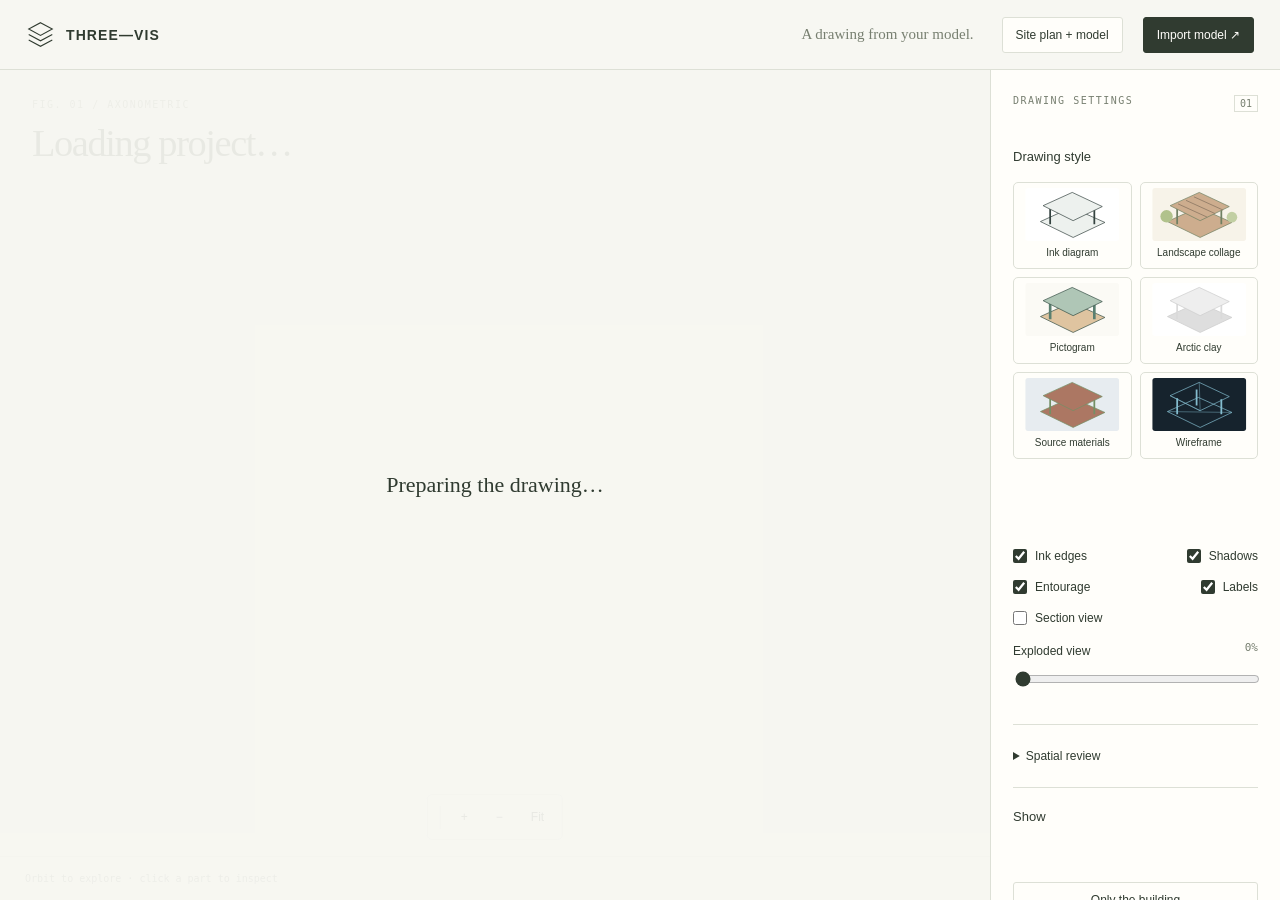
==== commit 4f15fc1e: "Light Building viewer: Plans section with the A1 plan set Eight A1 sheets (thumbnails, 3200 px JPEGs" ====
--- a/construction/index.html
+++ b/construction/index.html
@@ -5,8 +5,8 @@
   <meta name="viewport" content="width=device-width, initial-scale=1" />
   <meta name="theme-color" content="#f7f7f2" />
   <title>Three-Vis · Visualization studio</title>
-  <script type="module" crossorigin src="./assets/index-B5fuDLfj.js"></script>
-  <link rel="modulepreload" crossorigin href="./assets/project-Cguhz26d.js">
+  <script type="module" crossorigin src="./assets/index-D2Yew0F4.js"></script>
+  <link rel="modulepreload" crossorigin href="./assets/project-CUI475xC.js">
   <link rel="modulepreload" crossorigin href="./assets/people-BdehatUe.js">
   <link rel="stylesheet" crossorigin href="./assets/index-Bdg-Zovz.css">
 </head>
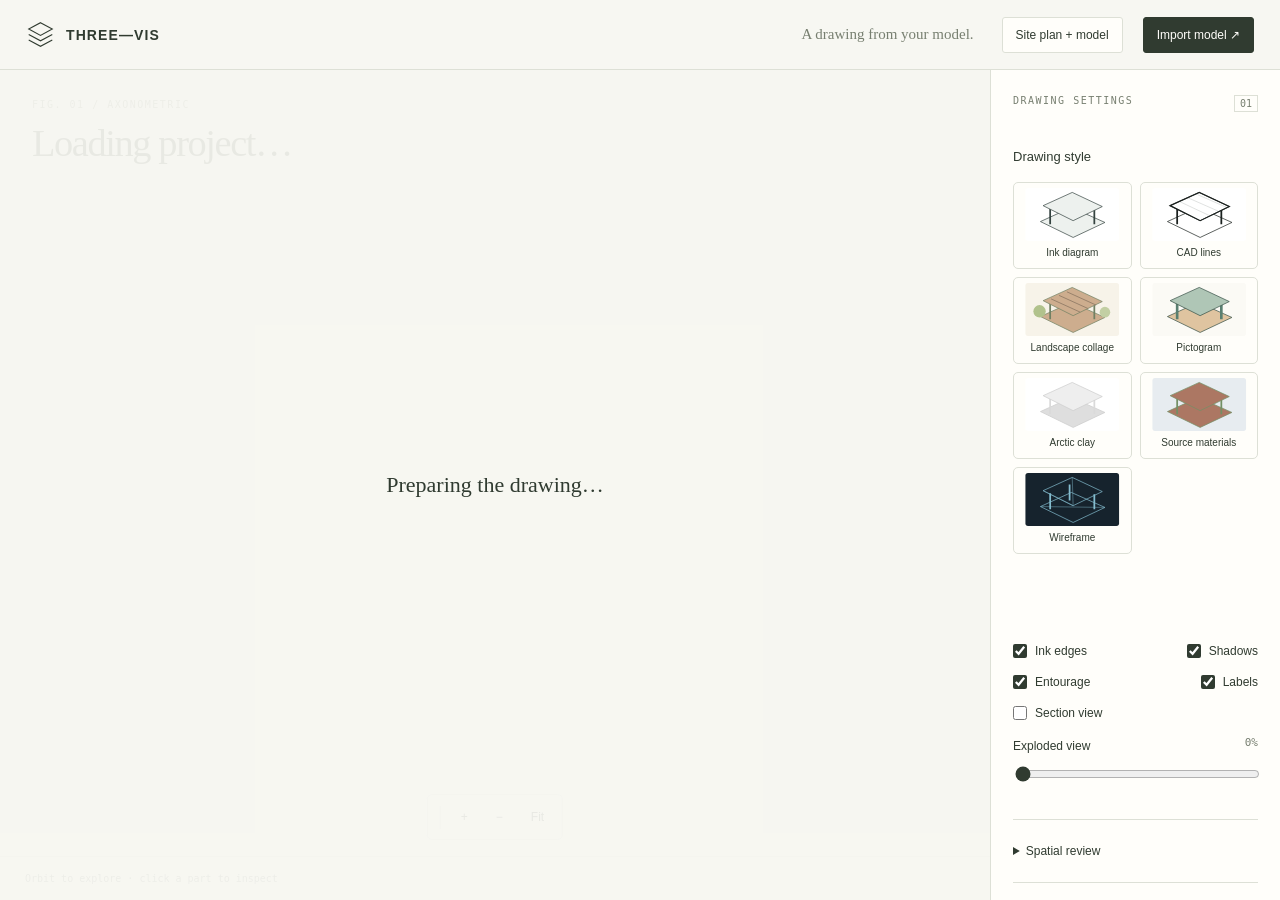
==== commit 0fd39894: "Light Building viewer: CAD line weights and vector staffage New "CAD lines" drawing style and rework" ====
--- a/construction/index.html
+++ b/construction/index.html
@@ -1,83 +1,84 @@
-<!doctype html>
-<html lang="en">
-<head><script>if(!new URLSearchParams(location.search).has("project")){const u=new URL(location.href);u.searchParams.set("project","./drawing/project.json");location.replace(u)}</script>
-  <meta charset="UTF-8" />
-  <meta name="viewport" content="width=device-width, initial-scale=1" />
-  <meta name="theme-color" content="#f7f7f2" />
-  <title>Three-Vis · Visualization studio</title>
-  <script type="module" crossorigin src="./assets/index-D2Yew0F4.js"></script>
-  <link rel="modulepreload" crossorigin href="./assets/project-CUI475xC.js">
+<!doctype html>
+<html lang="en">
+<head><script>if(!new URLSearchParams(location.search).has("project")){const u=new URL(location.href);u.searchParams.set("project","./drawing/project.json");location.replace(u)}</script>
+  <meta charset="UTF-8" />
+  <meta name="viewport" content="width=device-width, initial-scale=1" />
+  <meta name="theme-color" content="#f7f7f2" />
+  <title>Three-Vis · Visualization studio</title>
+  <script type="module" crossorigin src="./assets/index-Dm8mKTQe.js"></script>
+  <link rel="modulepreload" crossorigin href="./assets/project-XMrHUXPR.js">
   <link rel="modulepreload" crossorigin href="./assets/people-BdehatUe.js">
-  <link rel="stylesheet" crossorigin href="./assets/index-Bdg-Zovz.css">
-</head>
-<body data-offline-viewer="true">
-  <main id="app">
-    <header class="topbar">
-      <a class="brand" href="./" aria-label="Three-Vis home"><svg viewBox="0 0 32 32" aria-hidden="true"><path d="M16 3 29 10 16 17 3 10Z M3 16 16 23 29 16 M3 22 16 29 29 22"/></svg><span>THREE—VIS</span></a>
-      <span class="topbar-caption">A drawing from your model.</span>
-      <nav id="example-nav" aria-label="Example studies" hidden><a data-example="collage">Garden</a><a data-example="pavilion">Assembly</a><a data-example="pictogram">Pictogram</a></nav>
-      <button id="library-button" hidden>Asset library</button>
-      <button id="site-button">Site plan + model</button>
-      <button id="import-button" class="primary">Import model <span aria-hidden="true">↗</span></button>
-      <input id="file-input" type="file" multiple hidden />
-    </header>
-    <section class="work-area">
-      <section class="drawing" aria-label="Drawing sheet">
-        <div class="sheet-heading"><span class="eyebrow" id="sheet-number">FIG. 01 / AXONOMETRIC</span><h1 id="title">Loading project…</h1><p id="subtitle"></p><div id="sequence-bar" hidden aria-label="Assembly sequence"><span id="sequence-caption"></span><div id="sequence-buttons"></div></div></div>
-        <div id="viewport"></div>
-        <div id="loading" role="status">Preparing the drawing…</div><div id="explode-rail" hidden><span class="rail-label">Explode</span><input id="explode-drag" type="range" min="0" max="100" value="0" aria-label="Explode: slide to take the building apart" /><button id="explode-play" aria-label="Play the explode animation">▶</button></div>
-        <div class="drawing-tools" aria-label="View controls"><div id="views"></div><span class="separator"></span><button id="zoom-in" aria-label="Zoom in">+</button><button id="zoom-out" aria-label="Zoom out">−</button><button id="fit">Fit</button></div>
-        <div class="sheet-footer"><span id="selection">Orbit to explore · click a part to inspect</span><span id="stats"></span></div>
-      </section>
-      <aside class="settings" aria-label="Visualization settings">
-        <div class="panel-heading"><span class="eyebrow">DRAWING SETTINGS</span><span class="small-tag">01</span></div>
-        <section class="control-section"><h2>Drawing style</h2><label for="look" class="sr-only">Drawing style</label><select id="look" class="sr-only"><option value="diagram">Ink diagram</option><option value="collage">Landscape collage</option><option value="pictogram">Pictogram</option><option value="clay">Arctic clay</option><option value="original">Source materials</option><option value="wireframe">Wireframe</option></select><div id="style-cards" aria-label="Drawing styles"></div><p id="look-description" class="small-copy"></p><div class="check-row"><label><input type="checkbox" id="edges" checked /> Ink edges</label><label><input type="checkbox" id="shadows" checked /> Shadows</label></div><div class="check-row"><label><input type="checkbox" id="entourage" checked /> Entourage</label><label><input type="checkbox" id="annotations" checked /> Labels</label></div><label id="triangles-row" class="check-label" hidden><input type="checkbox" id="triangles" /> Show mesh triangles</label><label class="check-label"><input type="checkbox" id="section" /> Section view</label><div id="time-row" hidden><h3 class="control-label">Time of day</h3><div id="times" class="segmented" role="group" aria-label="Time of day"></div><label class="check-label" id="dynamic-row" hidden><input type="checkbox" id="dynamic" /> Dynamic glow: flicker, people inside</label></div><label for="explode">Exploded view <output id="explode-value">0%</output></label><input id="explode" type="range" min="0" max="100" value="0" /><div id="explode-groups" class="check-row" hidden></div></section>
-        <details id="layout-section" class="control-section spatial-review"><summary>Spatial review</summary><p id="layout-status" class="small-copy" role="status"></p><button id="check-layout">Check layout</button><label class="check-label"><input id="layout-markers" type="checkbox" /> Show conflict markers</label><ol id="layout-findings"></ol><ul id="layout-warnings"></ul><p class="small-copy">Checks walking routes, tree roots and tagged people’s footing. Review findings against the intended design.</p></details>
-        <section class="control-section" id="show-section"><h2>Show</h2><div id="layer-groups"></div><div id="kinds"></div><div id="variant-row" hidden><h3 class="control-label">Trees</h3><div id="variants" class="segmented wrap" role="group" aria-label="Tree option"></div></div><label id="tree-opacity-row" hidden>Tree opacity <output id="tree-opacity-value">1.00</output><input id="tree-opacity" type="range" min="0.2" max="1" step="0.05" value="1" /></label><button id="only-building" class="quiet">Only the building</button></section><details class="control-section"><summary>Layers <span class="muted" id="layer-count"></span></summary><div id="layers"></div></details>
-        <section class="control-section" id="scatter-section" hidden><h2>Planting scatter</h2><div id="scatter-areas"></div><p class="small-copy">Collage and source looks. Adaptive size grows distant plants so they stay readable instead of turning into pixel noise.</p></section>
-        <section class="control-section" id="step-section" hidden><h2>Sequence</h2><div class="step-tools"><button id="prev-step" aria-label="Previous step">←</button><span id="step-counter"></span><button id="next-step" aria-label="Next step">→</button></div><h3 id="step-title"></h3><p class="small-copy" id="step-text"></p><button id="overview">Show overview</button></section>
-        <section class="control-section"><h2>Export drawing</h2><div class="export-size"><label>Width<input id="export-width" type="number" min="64" max="8192" value="2400" /></label><span>×</span><label>Height<input id="export-height" type="number" min="64" max="8192" value="1800" /></label></div><label for="export-background">Background</label><select id="export-background"><option value="paper">Paper (drawing colour)</option><option value="white">White</option><option value="transparent">Transparent</option></select><label for="export-quality">Quality</label><select id="export-quality"><option value="standard">Standard</option><option value="high">High (2× supersampled)</option><option value="ultra">Ultra (3× supersampled)</option></select><div class="button-row"><button id="export-png" class="primary">Save PNG ↗</button><button id="export-svg">Save SVG ↗</button></div><button id="save-project" class="quiet">Save drawing settings</button></section>
-        <details class="control-section import-settings"><summary>Import settings</summary><p class="small-copy">Set source units and orientation before importing. Include textures and sidecar files in the selection.</p><label for="import-units">Source units</label><select id="import-units"><option value="m">Metres</option><option value="mm">Millimetres</option><option value="cm">Centimetres</option><option value="ft">Feet</option><option value="in">Inches</option><option value="auto">Read from Rhino 3DM</option></select><label for="import-up">Up axis</label><select id="import-up"><option value="Y">Y up (glTF)</option><option value="Z">Z up (Rhino / CAD)</option></select></details>
-        <details id="warnings-section" class="control-section" hidden><summary>Import notes</summary><ul id="warnings"></ul></details>
-        <div class="panel-footnote">Imported geometry. Your drawing language.</div>
-      </aside>
-    </section>
-    <div id="message" role="status" hidden></div>
-  </main>
-  <dialog id="library-dialog" aria-labelledby="library-title">
-    <div class="library-heading"><div><span class="eyebrow">BIBLIOTHEK / STAFFAGE</span><h2 id="library-title">Choose an existing asset</h2></div><button id="library-close" aria-label="Close asset library">Close</button></div>
-    <form id="library-search-form" class="library-filters"><label>Search<input id="library-query" type="search" placeholder="People, trees, furniture…" /></label><label>Category<select id="library-category"><option value="">All categories</option></select></label><label>Style<select id="library-style"><option value="">All styles</option></select></label><button type="submit">Search</button></form>
-    <div class="library-options"><label class="check-label"><input id="library-usable" type="checkbox" checked /> Show formats Three-Vis can use</label><label>Collection<select id="library-collection"><option value="">All collections</option></select></label><label>Pose<select id="library-pose"><option value="">Any pose</option><option>standing</option><option>walking</option><option>sitting</option><option>running</option><option>lying</option><option>cycling</option></select></label><label>Facing<select id="library-facing"><option value="">Any facing</option><option>left</option><option>right</option><option>front</option><option>back</option></select></label><label>Drawing<select id="library-drawing"><option value="">Any drawing</option><option>figurative</option><option>character</option><option>silhouette</option><option>line</option></select></label></div>
-    <p id="library-status" class="small-copy" role="status"></p><div id="library-results"></div>
-    <div class="library-pagination"><button id="library-prev">Previous</button><span id="library-page" class="small-copy"></span><button id="library-next">Next</button></div>
-    <form id="library-place-form" hidden>
-      <h3 id="library-selected"></h3><p id="library-source" class="small-copy"></p>
-      <div class="library-placement"><label>Use as<select id="library-use"><option value="person">Person</option><option value="tree">Tree</option><option value="planting">Plant</option><option value="entourage">Other entourage</option><option value="texture">Layer texture</option><option value="model">3D model</option></select></label><label id="library-height-label">Height (m)<input id="library-height" type="number" min="0.01" step="0.01" value="1.75" required /></label><label>X (m)<input id="library-x" type="number" step="any" value="0" required /></label><label>Y (m)<input id="library-y" type="number" step="any" value="0" required /></label><label>Z (m)<input id="library-z" type="number" step="any" value="0" required /></label><label>Rotation (°)<input id="library-rotation" type="number" step="any" value="0" required /></label></div>
-      <div id="library-texture-controls" class="library-placement" hidden><label>Layer<select id="library-layer"></select></label><label>Repeat<input id="library-repeat" type="number" min="0.01" max="10000" step="any" value="4" /></label><label>Tile width (m)<input id="library-texture-size" type="number" min="0.001" max="1000" step="any" placeholder="unscaled" /></label><label><input id="library-hatch" type="checkbox" checked /> Line hatch for diagram</label></div>
-      <div id="library-model-controls" class="library-placement" hidden><label>Source units<select id="library-units"><option value="m">Metres</option><option value="mm">Millimetres</option><option value="cm">Centimetres</option><option value="auto">Rhino document units</option></select></label><label>Source up axis<select id="library-up"><option value="Y">Y up</option><option value="Z">Z up</option></select></label></div>
-      <div id="library-human-controls" class="library-placement" hidden><label>Pose<select id="library-human-pose"><option value="">Not set</option><option>standing</option><option>walking</option><option>sitting</option><option>running</option><option>lying</option><option>cycling</option></select></label><label>Facing<select id="library-human-facing"><option value="">Not set</option><option>left</option><option>right</option><option>front</option><option>back</option></select></label><label>Age<select id="library-human-age"><option value="">Not set</option><option>child</option><option>adult</option><option>elderly</option></select></label><label>Figures<select id="library-human-grouping"><option value="">Not set</option><option>single</option><option>group</option></select></label><label>Drawing<select id="library-human-drawing"><option value="">Not set</option><option>figurative</option><option>character</option><option>silhouette</option><option>line</option></select></label><button id="library-human-save" type="button">Save person tags</button></div>
-      <div class="button-row"><button id="library-add" class="primary" type="submit">Add to drawing</button></div><p id="library-save-status" class="small-copy" role="status"></p>
-    </form>
-  </dialog>
-  <dialog id="site-dialog" aria-labelledby="site-title">
-    <div class="library-heading"><h2 id="site-title">Combine a site plan and model</h2><button id="site-close" type="button">Close</button></div>
-    <form id="site-form">
-      <p class="small-copy">Use an image of the site plan or a CAD plan. Set the full plan size in metres, then mark the building spot. Source models remain intact.</p>
-      <div class="site-inputs"><label>Plan image<input id="site-image" type="file" accept="image/png,image/jpeg,image/webp,image/svg+xml" /></label><label>Building model + sidecars (optional)<input id="site-model-files" type="file" multiple /></label><label>CAD site plan + sidecars (optional)<input id="site-cad-files" type="file" multiple /></label><button id="site-prepare" type="button">Read model files</button></div>
-      <p class="small-copy">New CAD files use the source units/up axis in Import settings; 3DM reads document units. Read new model files before combining.</p>
-      <div class="library-placement"><label>Building model<select id="site-building"></select></label><label>CAD site-plan model<select id="site-cad-model"></select></label><label>Placement<select id="site-placement-mode"><option value="point">Clicked point</option><option value="cad">Named CAD marker layer</option></select></label><label>CAD marker layer<select id="site-marker-layer"></select></label><label>Plan width (m)<input id="site-width" type="number" min="0.01" step="any" value="40" required /></label><label>Plan depth (m)<input id="site-depth" type="number" min="0.01" step="any" value="30" required /></label><label>Ground elevation (m)<input id="site-elevation" type="number" step="any" value="0" required /></label><label>Model yaw (°)<input id="site-yaw" type="number" step="any" value="0" required /></label><label>Grass coverage<select id="site-grass"><option value="regions">Marked grass areas</option><option value="all">Whole site except exclusions</option><option value="none">Keep the plan alone</option></select></label></div>
-      <p class="small-copy">Model anchor is a point in normalized Y-up metres before placement. Its origin is the default; use the model's known ground anchor if different.</p>
-      <div class="library-placement"><label>Plan yaw (degrees)<input id="site-plan-yaw" type="number" step="any" value="0" required /></label><label>Terrain model<select id="site-terrain-model"><option value="">Flat floor</option></select></label><label>Terrain surface layer<select id="site-terrain-layer"></select></label><label>Plan offset above terrain (m)<input id="site-terrain-offset" type="number" min="0" max="1" step="0.001" value="0.01" required /></label></div>
-      <p class="small-copy">Choose an imported terrain surface to drape the floor, masks and plants onto its mesh. Terrain holes remain open; placement must lie on the selected surface.</p>
-      <div class="library-placement"><label>Anchor X (m)<input id="site-anchor-x" type="number" step="any" value="0" required /></label><label>Anchor Y (m)<input id="site-anchor-y" type="number" step="any" value="0" required /></label><label>Anchor Z (m)<input id="site-anchor-z" type="number" step="any" value="0" required /></label><label>Marker U (0–1)<input id="site-u" type="number" min="0" max="1" step="any" /></label><label>Marker V (0–1)<input id="site-v" type="number" min="0" max="1" step="any" /></label><label>Mark on plan<select id="site-tool"><option value="marker">Building spot</option><option value="grass">Grass region</option><option value="water">Water region</option><option value="exclude">Road / no planting region</option></select></label></div>
-      <canvas id="site-canvas" width="900" height="675" aria-label="Site plan placement and vegetation areas"></canvas>
-      <p class="small-copy">Click a building spot. For regions, click the polygon corners and finish the region. Mark roads and paved areas as exclusions. U/V starts at the image's top-left.</p>
-      <div class="button-row"><button id="site-finish-region" type="button">Finish region</button><button id="site-clear-regions" type="button">Clear regions</button></div>
-      <div class="library-placement"><label>Scatter an existing plant<select id="site-plant"></select></label><label>Plant spacing (m)<input id="site-spacing" type="number" min="0.2" step="any" value="2" required /></label></div>
-      <label>Maximum plants<input id="site-max-plants" type="number" min="1" max="2000" step="1" value="300" required /></label>
-      <p id="site-status" class="small-copy" role="status"></p><button id="site-apply" class="primary" type="submit">Combine and grow vegetation</button>
-      <p class="small-copy">Browser imports stay local. Save drawing settings and retain the original files, or use the site-plan CLI command for a portable project.</p>
-    </form>
-  </dialog>
-</body>
-</html>
+  <link rel="stylesheet" crossorigin href="./assets/index-C4XE0jFF.css">
+</head>
+<body data-offline-viewer="true">
+  <main id="app">
+    <header class="topbar">
+      <a class="brand" href="./" aria-label="Three-Vis home"><svg viewBox="0 0 32 32" aria-hidden="true"><path d="M16 3 29 10 16 17 3 10Z M3 16 16 23 29 16 M3 22 16 29 29 22"/></svg><span>THREE—VIS</span></a>
+      <span class="topbar-caption">A drawing from your model.</span>
+      <nav id="example-nav" aria-label="Example studies" hidden><a data-example="collage">Garden</a><a data-example="pavilion">Assembly</a><a data-example="pictogram">Pictogram</a></nav>
+      <button id="library-button" hidden>Asset library</button>
+      <button id="site-button">Site plan + model</button>
+      <button id="import-button" class="primary">Import model <span aria-hidden="true">↗</span></button>
+      <input id="file-input" type="file" multiple hidden />
+    </header>
+    <section class="work-area">
+      <section class="drawing" aria-label="Drawing sheet">
+        <div class="sheet-heading"><span class="eyebrow" id="sheet-number">FIG. 01 / AXONOMETRIC</span><h1 id="title">Loading project…</h1><p id="subtitle"></p><div id="sequence-bar" hidden aria-label="Assembly sequence"><span id="sequence-caption"></span><div id="sequence-buttons"></div></div></div>
+        <div id="viewport"></div>
+        <div id="loading" role="status">Preparing the drawing…</div><div id="explode-rail" hidden><span class="rail-label">Explode</span><input id="explode-drag" type="range" min="0" max="100" value="0" aria-label="Explode: slide to take the building apart" /><button id="explode-play" aria-label="Play the explode animation">▶</button></div>
+        <div class="drawing-tools" aria-label="View controls"><div id="views"></div><span class="separator"></span><button id="zoom-in" aria-label="Zoom in">+</button><button id="zoom-out" aria-label="Zoom out">−</button><button id="fit">Fit</button></div>
+        <div class="sheet-footer"><span id="selection">Orbit to explore · click a part to inspect</span><span id="stats"></span></div>
+      </section>
+      <aside class="settings" aria-label="Visualization settings">
+        <div class="panel-heading"><span class="eyebrow">DRAWING SETTINGS</span><span class="small-tag">01</span></div>
+        <section class="control-section"><h2>Drawing style</h2><label for="look" class="sr-only">Drawing style</label><select id="look" class="sr-only"><option value="diagram">Ink diagram</option><option value="cad">CAD lines</option><option value="collage">Landscape collage</option><option value="pictogram">Pictogram</option><option value="clay">Arctic clay</option><option value="original">Source materials</option><option value="wireframe">Wireframe</option></select><div id="style-cards" aria-label="Drawing styles"></div><p id="look-description" class="small-copy"></p><div class="check-row"><label><input type="checkbox" id="edges" checked /> Ink edges</label><label><input type="checkbox" id="shadows" checked /> Shadows</label></div><div class="check-row"><label><input type="checkbox" id="entourage" checked /> Entourage</label><label><input type="checkbox" id="annotations" checked /> Labels</label></div><label id="triangles-row" class="check-label" hidden><input type="checkbox" id="triangles" /> Show mesh triangles</label><div id="pen-options" hidden><div class="check-row"><label><input type="checkbox" id="outline" /> Outline</label><label><input type="checkbox" id="grain" /> Ground grain</label></div><label class="check-label"><input type="checkbox" id="line-staffage" /> Line staffage (vector trees, people)</label></div><label class="check-label"><input type="checkbox" id="section" /> Section view</label><div id="time-row" hidden><h3 class="control-label">Time of day</h3><div id="times" class="segmented" role="group" aria-label="Time of day"></div><label class="check-label" id="dynamic-row" hidden><input type="checkbox" id="dynamic" /> Dynamic glow: flicker, people inside</label></div><label for="explode">Exploded view <output id="explode-value">0%</output></label><input id="explode" type="range" min="0" max="100" value="0" /><div id="explode-groups" class="check-row" hidden></div></section>
+        <details id="pen-section" class="control-section" hidden><summary>Line weights <span class="muted">mm</span></summary><div id="pens"></div><label for="pen-scale" class="pen-scale-label">Line scale <output id="pen-scale-value"></output></label><input id="pen-scale" type="range" min="3" max="20" step="0.5" value="7.5" /><label for="outline-step" class="pen-scale-label">Outline depth step <output id="outline-step-value"></output></label><input id="outline-step" type="range" min="0.02" max="1" step="0.01" value="0.15" /><p class="small-copy">Outline: contours of volumes. Edge: other model lines. Fine: dense or small parts (crates, window bars, hardware). Each layer picks its pen under Layers; Auto uses Fine for dense or small parts.</p></details><details id="layout-section" class="control-section spatial-review"><summary>Spatial review</summary><p id="layout-status" class="small-copy" role="status"></p><button id="check-layout">Check layout</button><label class="check-label"><input id="layout-markers" type="checkbox" /> Show conflict markers</label><ol id="layout-findings"></ol><ul id="layout-warnings"></ul><p class="small-copy">Checks walking routes, tree roots and tagged people’s footing. Review findings against the intended design.</p></details>
+        <section class="control-section" id="show-section"><h2>Show</h2><div id="layer-groups"></div><div id="kinds"></div><div id="variant-row" hidden><h3 class="control-label">Trees</h3><div id="variants" class="segmented wrap" role="group" aria-label="Tree option"></div></div><label id="tree-opacity-row" hidden>Tree opacity <output id="tree-opacity-value">1.00</output><input id="tree-opacity" type="range" min="0.2" max="1" step="0.05" value="1" /></label><button id="only-building" class="quiet">Only the building</button></section><details class="control-section"><summary>Layers <span class="muted" id="layer-count"></span></summary><div id="layers"></div></details>
+        <section class="control-section" id="scatter-section" hidden><h2>Planting scatter</h2><div id="scatter-areas"></div><p class="small-copy">Collage and source looks. Adaptive size grows distant plants so they stay readable instead of turning into pixel noise.</p></section>
+        <section class="control-section" id="step-section" hidden><h2>Sequence</h2><div class="step-tools"><button id="prev-step" aria-label="Previous step">←</button><span id="step-counter"></span><button id="next-step" aria-label="Next step">→</button></div><h3 id="step-title"></h3><p class="small-copy" id="step-text"></p><button id="overview">Show overview</button></section>
+        <section class="control-section"><h2>Export drawing</h2><div class="export-size"><label>Width<input id="export-width" type="number" min="64" max="8192" value="2400" /></label><span>×</span><label>Height<input id="export-height" type="number" min="64" max="8192" value="1800" /></label></div><label for="export-background">Background</label><select id="export-background"><option value="paper">Paper (drawing colour)</option><option value="white">White</option><option value="transparent">Transparent</option></select><label for="export-quality">Quality</label><select id="export-quality"><option value="standard">Standard</option><option value="high">High (2× supersampled)</option><option value="ultra">Ultra (3× supersampled)</option></select><div class="button-row"><button id="export-png" class="primary">Save PNG ↗</button><button id="export-svg">Save SVG ↗</button></div><button id="save-project" class="quiet">Save drawing settings</button></section>
+        <details class="control-section import-settings"><summary>Import settings</summary><p class="small-copy">Set source units and orientation before importing. Include textures and sidecar files in the selection.</p><label for="import-units">Source units</label><select id="import-units"><option value="m">Metres</option><option value="mm">Millimetres</option><option value="cm">Centimetres</option><option value="ft">Feet</option><option value="in">Inches</option><option value="auto">Read from Rhino 3DM</option></select><label for="import-up">Up axis</label><select id="import-up"><option value="Y">Y up (glTF)</option><option value="Z">Z up (Rhino / CAD)</option></select></details>
+        <details id="warnings-section" class="control-section" hidden><summary>Import notes</summary><ul id="warnings"></ul></details>
+        <div class="panel-footnote">Imported geometry. Your drawing language.</div>
+      </aside>
+    </section>
+    <div id="message" role="status" hidden></div>
+  </main>
+  <dialog id="library-dialog" aria-labelledby="library-title">
+    <div class="library-heading"><div><span class="eyebrow">BIBLIOTHEK / STAFFAGE</span><h2 id="library-title">Choose an existing asset</h2></div><button id="library-close" aria-label="Close asset library">Close</button></div>
+    <form id="library-search-form" class="library-filters"><label>Search<input id="library-query" type="search" placeholder="People, trees, furniture…" /></label><label>Category<select id="library-category"><option value="">All categories</option></select></label><label>Style<select id="library-style"><option value="">All styles</option></select></label><button type="submit">Search</button></form>
+    <div class="library-options"><label class="check-label"><input id="library-usable" type="checkbox" checked /> Show formats Three-Vis can use</label><label>Collection<select id="library-collection"><option value="">All collections</option></select></label><label>Pose<select id="library-pose"><option value="">Any pose</option><option>standing</option><option>walking</option><option>sitting</option><option>running</option><option>lying</option><option>cycling</option></select></label><label>Facing<select id="library-facing"><option value="">Any facing</option><option>left</option><option>right</option><option>front</option><option>back</option></select></label><label>Drawing<select id="library-drawing"><option value="">Any drawing</option><option>figurative</option><option>character</option><option>silhouette</option><option>line</option></select></label></div>
+    <p id="library-status" class="small-copy" role="status"></p><div id="library-results"></div>
+    <div class="library-pagination"><button id="library-prev">Previous</button><span id="library-page" class="small-copy"></span><button id="library-next">Next</button></div>
+    <form id="library-place-form" hidden>
+      <h3 id="library-selected"></h3><p id="library-source" class="small-copy"></p>
+      <div class="library-placement"><label>Use as<select id="library-use"><option value="person">Person</option><option value="tree">Tree</option><option value="planting">Plant</option><option value="entourage">Other entourage</option><option value="texture">Layer texture</option><option value="model">3D model</option></select></label><label id="library-height-label">Height (m)<input id="library-height" type="number" min="0.01" step="0.01" value="1.75" required /></label><label>X (m)<input id="library-x" type="number" step="any" value="0" required /></label><label>Y (m)<input id="library-y" type="number" step="any" value="0" required /></label><label>Z (m)<input id="library-z" type="number" step="any" value="0" required /></label><label>Rotation (°)<input id="library-rotation" type="number" step="any" value="0" required /></label></div>
+      <div id="library-texture-controls" class="library-placement" hidden><label>Layer<select id="library-layer"></select></label><label>Repeat<input id="library-repeat" type="number" min="0.01" max="10000" step="any" value="4" /></label><label>Tile width (m)<input id="library-texture-size" type="number" min="0.001" max="1000" step="any" placeholder="unscaled" /></label><label><input id="library-hatch" type="checkbox" checked /> Line hatch for diagram</label></div>
+      <div id="library-model-controls" class="library-placement" hidden><label>Source units<select id="library-units"><option value="m">Metres</option><option value="mm">Millimetres</option><option value="cm">Centimetres</option><option value="auto">Rhino document units</option></select></label><label>Source up axis<select id="library-up"><option value="Y">Y up</option><option value="Z">Z up</option></select></label></div>
+      <div id="library-human-controls" class="library-placement" hidden><label>Pose<select id="library-human-pose"><option value="">Not set</option><option>standing</option><option>walking</option><option>sitting</option><option>running</option><option>lying</option><option>cycling</option></select></label><label>Facing<select id="library-human-facing"><option value="">Not set</option><option>left</option><option>right</option><option>front</option><option>back</option></select></label><label>Age<select id="library-human-age"><option value="">Not set</option><option>child</option><option>adult</option><option>elderly</option></select></label><label>Figures<select id="library-human-grouping"><option value="">Not set</option><option>single</option><option>group</option></select></label><label>Drawing<select id="library-human-drawing"><option value="">Not set</option><option>figurative</option><option>character</option><option>silhouette</option><option>line</option></select></label><button id="library-human-save" type="button">Save person tags</button></div>
+      <div class="button-row"><button id="library-add" class="primary" type="submit">Add to drawing</button></div><p id="library-save-status" class="small-copy" role="status"></p>
+    </form>
+  </dialog>
+  <dialog id="site-dialog" aria-labelledby="site-title">
+    <div class="library-heading"><h2 id="site-title">Combine a site plan and model</h2><button id="site-close" type="button">Close</button></div>
+    <form id="site-form">
+      <p class="small-copy">Use an image of the site plan or a CAD plan. Set the full plan size in metres, then mark the building spot. Source models remain intact.</p>
+      <div class="site-inputs"><label>Plan image<input id="site-image" type="file" accept="image/png,image/jpeg,image/webp,image/svg+xml" /></label><label>Building model + sidecars (optional)<input id="site-model-files" type="file" multiple /></label><label>CAD site plan + sidecars (optional)<input id="site-cad-files" type="file" multiple /></label><button id="site-prepare" type="button">Read model files</button></div>
+      <p class="small-copy">New CAD files use the source units/up axis in Import settings; 3DM reads document units. Read new model files before combining.</p>
+      <div class="library-placement"><label>Building model<select id="site-building"></select></label><label>CAD site-plan model<select id="site-cad-model"></select></label><label>Placement<select id="site-placement-mode"><option value="point">Clicked point</option><option value="cad">Named CAD marker layer</option></select></label><label>CAD marker layer<select id="site-marker-layer"></select></label><label>Plan width (m)<input id="site-width" type="number" min="0.01" step="any" value="40" required /></label><label>Plan depth (m)<input id="site-depth" type="number" min="0.01" step="any" value="30" required /></label><label>Ground elevation (m)<input id="site-elevation" type="number" step="any" value="0" required /></label><label>Model yaw (°)<input id="site-yaw" type="number" step="any" value="0" required /></label><label>Grass coverage<select id="site-grass"><option value="regions">Marked grass areas</option><option value="all">Whole site except exclusions</option><option value="none">Keep the plan alone</option></select></label></div>
+      <p class="small-copy">Model anchor is a point in normalized Y-up metres before placement. Its origin is the default; use the model's known ground anchor if different.</p>
+      <div class="library-placement"><label>Plan yaw (degrees)<input id="site-plan-yaw" type="number" step="any" value="0" required /></label><label>Terrain model<select id="site-terrain-model"><option value="">Flat floor</option></select></label><label>Terrain surface layer<select id="site-terrain-layer"></select></label><label>Plan offset above terrain (m)<input id="site-terrain-offset" type="number" min="0" max="1" step="0.001" value="0.01" required /></label></div>
+      <p class="small-copy">Choose an imported terrain surface to drape the floor, masks and plants onto its mesh. Terrain holes remain open; placement must lie on the selected surface.</p>
+      <div class="library-placement"><label>Anchor X (m)<input id="site-anchor-x" type="number" step="any" value="0" required /></label><label>Anchor Y (m)<input id="site-anchor-y" type="number" step="any" value="0" required /></label><label>Anchor Z (m)<input id="site-anchor-z" type="number" step="any" value="0" required /></label><label>Marker U (0–1)<input id="site-u" type="number" min="0" max="1" step="any" /></label><label>Marker V (0–1)<input id="site-v" type="number" min="0" max="1" step="any" /></label><label>Mark on plan<select id="site-tool"><option value="marker">Building spot</option><option value="grass">Grass region</option><option value="water">Water region</option><option value="exclude">Road / no planting region</option></select></label></div>
+      <canvas id="site-canvas" width="900" height="675" aria-label="Site plan placement and vegetation areas"></canvas>
+      <p class="small-copy">Click a building spot. For regions, click the polygon corners and finish the region. Mark roads and paved areas as exclusions. U/V starts at the image's top-left.</p>
+      <div class="button-row"><button id="site-finish-region" type="button">Finish region</button><button id="site-clear-regions" type="button">Clear regions</button></div>
+      <div class="library-placement"><label>Scatter an existing plant<select id="site-plant"></select></label><label>Plant spacing (m)<input id="site-spacing" type="number" min="0.2" step="any" value="2" required /></label></div>
+      <label>Maximum plants<input id="site-max-plants" type="number" min="1" max="2000" step="1" value="300" required /></label>
+      <p id="site-status" class="small-copy" role="status"></p><button id="site-apply" class="primary" type="submit">Combine and grow vegetation</button>
+      <p class="small-copy">Browser imports stay local. Save drawing settings and retain the original files, or use the site-plan CLI command for a portable project.</p>
+    </form>
+  </dialog>+
+</body>
+</html>
--- a/construction/assets/index-C4XE0jFF.css
+++ b/construction/assets/index-C4XE0jFF.css
@@ -0,0 +1 @@
+:root{color:#303b30;font-synthesis:none;--ink:#303b30;--rule:#dde0d6;--muted:#777f70;--accent:#2d5cdb;background:#f7f7f2;font-family:Arial,Helvetica,sans-serif}*{box-sizing:border-box}body{margin:0}button,input,select{font:inherit}button,a,select,input{outline-offset:4px}button{border:1px solid var(--rule);color:var(--ink);cursor:pointer;white-space:nowrap;background:#fffefa;border-radius:3px;padding:10px 13px;font-size:12px}button:hover{border-color:var(--ink)}button:disabled{opacity:.4;cursor:default}button.active,.primary{background:var(--ink);color:#fffefa;border-color:var(--ink)}input[type=checkbox]{accent-color:var(--ink);width:14px;height:14px;margin:0}input[type=range]{width:100%;accent-color:var(--ink);margin-top:12px}select,input[type=number]{border:1px solid var(--rule);width:100%;color:var(--ink);background:#fffefa;border-radius:3px;padding:10px 9px;font-size:12px}select{margin-top:8px}h1,h2,h3,p{margin:0}h1{letter-spacing:-1.4px;font-family:Georgia,serif;font-size:clamp(28px,3vw,43px);font-weight:400;line-height:1.1}h2{margin-bottom:18px;font-size:13px;font-weight:500}h3{margin:16px 0 8px;font-family:Georgia,serif;font-size:19px;font-weight:400}label,summary{cursor:pointer;font-size:12px}.topbar{border-bottom:1px solid var(--rule);justify-content:space-between;align-items:center;gap:20px;height:70px;padding:0 26px;display:flex}.brand{color:var(--ink);letter-spacing:1.1px;align-items:center;gap:11px;font-size:14px;font-weight:600;text-decoration:none;display:flex}.brand svg{fill:none;width:29px;height:29px;stroke:var(--ink);stroke-width:1.2px}.topbar-caption{color:var(--muted);margin-left:auto;margin-right:25px;font-family:Georgia,serif;font-size:15px}.work-area{grid-template-columns:minmax(0,1fr) 290px;height:calc(100dvh - 70px);min-height:580px;display:grid}.drawing{position:relative;overflow:hidden}.sheet-heading{z-index:2;pointer-events:none;position:absolute;top:29px;left:32px}.eyebrow{letter-spacing:1.5px;color:var(--muted);margin-bottom:12px;font-family:monospace;font-size:10px;display:block}.sheet-heading p{color:var(--muted);max-width:500px;margin-top:10px;font-size:12px;line-height:1.5}#viewport{position:absolute;inset:105px 0 46px}#viewport canvas{touch-action:none;width:100%;height:100%;display:block}.annotation-layer{pointer-events:none;width:100%;height:100%;position:absolute;inset:0}.drawing-tools{border:1px solid var(--rule);background:#fffefaed;border-radius:5px;align-items:center;gap:2px;padding:5px;display:flex;position:absolute;bottom:60px;left:50%;transform:translate(-50%);box-shadow:0 2px 12px #303b3008}.drawing-tools #views{gap:2px;display:flex}.drawing-tools button{background:0 0;border-color:#0000;padding:9px 12px}.drawing-tools button.active{background:var(--ink);color:#fff}.separator{background:var(--rule);width:1px;height:23px;margin:0 5px}.sheet-footer{color:var(--muted);border-top:1px solid var(--rule);justify-content:space-between;gap:12px;padding:16px 25px;font-family:monospace;font-size:10px;display:flex;position:absolute;bottom:0;left:0;right:0}.settings{border-left:1px solid var(--rule);background:#fffefa;padding:25px 22px 0;overflow-y:auto}.panel-heading{justify-content:space-between;align-items:flex-start;margin-bottom:10px;display:flex}.small-tag{color:var(--muted);border:1px solid var(--rule);padding:2px 5px;font-family:monospace;font-size:10px}.control-section{border-bottom:1px solid var(--rule);padding:21px 0}.check-row{justify-content:space-between;margin:17px 0;display:flex}.check-row label,.check-label,.layer-row label{align-items:center;gap:8px;display:flex}.check-label{margin:13px 0 16px}output{float:right;color:var(--muted);font-family:monospace;font-size:11px}.layer-row{justify-content:space-between;align-items:center;gap:10px;margin:14px 0;display:flex}.layer-swatch{background:#d0d8c4;border:1px solid #303b3022;border-radius:50%;flex-shrink:0;width:9px;height:9px}.muted{color:var(--muted);float:right;font-family:monospace;font-size:11px}.small-copy{color:var(--muted);font-size:12px;line-height:1.65}.step-tools{justify-content:space-between;align-items:center;font-family:monospace;font-size:11px;display:flex}.step-tools button{padding:6px 12px}#overview{margin-top:15px}.export-size{align-items:end;gap:10px;display:flex}.export-size label{min-width:0}.export-size input{margin-top:7px}.export-size span{color:var(--muted);padding-bottom:11px}.button-row{gap:8px;margin:14px 0;display:flex}.button-row button{flex:1}.quiet{background:0 0;width:100%}.panel-footnote{color:var(--muted);padding:24px 0;font-family:Georgia,serif;font-size:12px}#explode-rail{z-index:3;border:1px solid var(--rule);background:#fffefaed;border-radius:5px;flex-direction:column;align-items:center;gap:10px;padding:12px 8px;display:flex;position:absolute;top:50%;right:18px;transform:translateY(-50%);box-shadow:0 2px 12px #303b3008}#explode-rail[hidden]{display:none}#explode-rail .rail-label{letter-spacing:1px;color:var(--muted);text-transform:uppercase;font-family:monospace;font-size:10px}#explode-drag{writing-mode:vertical-lr;direction:rtl;width:24px;height:min(280px,38dvh);margin:0}#explode-play{width:34px;height:34px;padding:0;font-size:12px}.segmented{gap:4px;margin:8px 0 4px;display:flex}.segmented.wrap{flex-wrap:wrap}.segmented.wrap button{flex:40%}#layer-groups,#kinds{grid-template-columns:1fr 1fr;gap:10px 12px;margin:4px 0 14px;display:grid}#layer-groups label,#kinds label{align-items:center;gap:8px;display:flex}#only-building{margin-top:12px}.segmented button{flex:1;padding:8px 6px}.control-label{margin:18px 0 0;font-family:inherit;font-size:12px}#explode-groups{flex-wrap:wrap;gap:10px;margin:12px 0 0}#explode-groups label{align-items:center;gap:8px;display:flex}#loading{z-index:4;background:#f7f7f2ed;place-items:center;font-family:Georgia,serif;font-size:22px;display:grid;position:absolute;inset:0}#loading[hidden]{display:none}#message{color:#fffefa;z-index:20;background:#303b30;border-radius:4px;max-width:min(500px,100vw - 40px);padding:15px 20px;font-size:13px;line-height:1.6;position:fixed;bottom:20px;left:20px}#message.error{background:#763e2e}#warnings{color:#6b715f;padding-left:15px;font-size:11px;line-height:1.6}summary{padding:3px 0}.import-settings label{margin-top:13px;display:block}.import-settings .small-copy{margin-top:14px}body.capture .topbar,body.capture .settings,body.capture .sheet-heading,body.capture .drawing-tools,body.capture .sheet-footer{display:none}body.capture .work-area{height:100dvh;min-height:0;display:block}body.capture .drawing{height:100dvh}body.capture #viewport{inset:0}@media (width<=780px){.topbar{height:60px;padding:0 16px}.topbar-caption{display:none}.work-area{grid-template-columns:1fr;height:auto;min-height:0}.drawing{height:70dvh;min-height:480px}.sheet-heading{top:24px;left:20px}.sheet-heading p{max-width:calc(100vw - 45px);font-size:11px}.settings{border-left:0;border-top:1px solid var(--rule);grid-template-columns:1fr 1fr;gap:0 24px;padding:22px;display:grid}.panel-heading,.panel-footnote{grid-column:1/-1}.drawing-tools{max-width:calc(100vw - 20px);bottom:63px}.drawing-tools button{padding:8px 9px;font-size:11px}.sheet-footer{padding:14px 16px;font-size:9px}#stats{display:none}#viewport{inset:120px 0 44px}}@media (width<=420px){.settings{display:block}.drawing-tools button{padding:8px 6px}.drawing{height:65dvh;min-height:430px}h1{font-size:29px}.topbar .primary{font-size:11px}.brand{font-size:12px}}#example-nav{border:1px solid var(--rule);border-radius:22px;align-items:center;gap:2px;padding:4px;display:flex}#example-nav[hidden]{display:none}#example-nav a{color:var(--muted);white-space:nowrap;border-radius:18px;padding:7px 12px;font-size:11px;text-decoration:none}#example-nav a:hover{color:var(--ink)}#example-nav a[aria-current=page]{background:var(--ink);color:#fffefa}.topbar-caption{margin-right:8px}@media (width<=780px){.topbar{flex-wrap:wrap;gap:10px;height:auto;min-height:60px;padding:12px 16px}.topbar #import-button{margin-left:auto}#example-nav{order:3;justify-content:center;margin:auto}}.spatial-review .small-copy,.spatial-review button{margin-top:14px}#layout-findings,#layout-warnings{overflow-wrap:anywhere;padding-left:18px;font-size:11px;line-height:1.6}#layout-findings li,#layout-warnings li{margin-top:8px}#layout-findings{color:#8b4938}#layout-warnings{color:var(--muted)}#sequence-bar{max-width:calc(100vw - 45px);margin-top:14px}#sequence-bar[hidden]{display:none}#sequence-caption{letter-spacing:.6px;color:var(--muted);margin-bottom:7px;font-family:monospace;font-size:10px;display:block}#sequence-buttons{flex-wrap:wrap;gap:5px;display:flex}#sequence-buttons button{pointer-events:auto;-webkit-backdrop-filter:blur(5px);backdrop-filter:blur(5px);background:#fffdf8e8;padding:7px 10px;font-size:10px}#sequence-buttons button[aria-pressed=true]{color:#fffdf8;background:#3b4946;border-color:#3b4946}body.capture #sequence-bar{display:none}@media (width<=780px){#sequence-buttons button{padding:5px 7px;font-size:9px}body:has(#sequence-bar:not([hidden])) #viewport{top:184px}}.sr-only{clip:rect(0,0,0,0)!important;white-space:nowrap!important;border:0!important;width:1px!important;height:1px!important;margin:-1px!important;padding:0!important;position:absolute!important;overflow:hidden!important}#style-cards{grid-template-columns:1fr 1fr;gap:8px;display:grid}.style-card{white-space:normal;border-radius:5px;flex-direction:column;align-items:stretch;gap:6px;min-width:0;padding:5px 5px 9px;font-size:10px;display:flex}.style-card svg{border-radius:3px;width:100%;height:53px;display:block}.style-card.active{color:#273829;background:#e9eee6;border:1px solid #576b54;box-shadow:0 0 0 1px #576b54}.style-card span{min-height:12px}#look-description{min-height:60px;margin-top:13px}#triangles-row[hidden]{display:none}.drawing[data-look=wireframe] .sheet-heading,.drawing[data-look=wireframe] .eyebrow{color:#d2e5ed}.drawing[data-look=wireframe] .sheet-heading p,.drawing[data-look=wireframe] .sheet-footer{color:#91a9b6}.drawing[data-look=wireframe] .sheet-footer{border-color:#304450}@media (width<=780px){body:has(#sequence-bar:not([hidden])) #viewport{top:260px}body:has(#sequence-bar:not([hidden])) .drawing{height:82dvh;min-height:620px}}#library-button[hidden],#library-place-form[hidden],#library-texture-controls[hidden],#library-model-controls[hidden],#library-height-label[hidden]{display:none}.library-options{justify-content:space-between;align-items:center;gap:16px;margin-top:10px;display:flex}.library-options>label:last-child{width:190px;font-size:11px}.library-options select{margin-top:5px}@media (width<=600px){.library-options{flex-direction:column;align-items:start;gap:0}.library-options>label:last-child{width:100%}}#library-dialog{border:1px solid var(--rule);width:min(820px,100vw - 28px);max-height:calc(100dvh - 32px);color:var(--ink);background:#fffefa;border-radius:8px;padding:26px;overflow:auto}#library-dialog::backdrop{-webkit-backdrop-filter:blur(3px);backdrop-filter:blur(3px);background:#17241bcc}.library-heading{justify-content:space-between;align-items:start;gap:18px;display:flex}.library-heading h2{margin:0 0 22px;font-family:Georgia,serif;font-size:26px}.library-filters{grid-template-columns:2fr 1fr 1fr auto;align-items:end;gap:12px;display:grid}.library-filters label,.library-placement label{min-width:0;font-size:11px;display:block}.library-filters input{border:1px solid var(--rule);width:100%;min-width:0;color:var(--ink);background:#fff;border-radius:3px;margin-top:8px;padding:10px 9px;font-size:12px}#library-results{grid-template-columns:repeat(4,minmax(0,1fr));gap:12px;margin-top:16px;display:grid}.library-card{white-space:normal;text-align:left;flex-direction:column;align-items:stretch;gap:7px;min-width:0;padding:10px;display:flex}.library-card[aria-pressed=true]{background:#edf1e8;border-color:#576b54;box-shadow:0 0 0 1px #576b54}.library-card img,.library-placeholder{object-fit:contain;background:repeating-conic-gradient(#f4f2eb 0% 25%,#fffdf8 0% 50%) 50%/16px 16px;width:100%;height:115px}.library-placeholder{color:var(--muted);place-items:center;font-size:11px;display:grid}.library-card strong{overflow-wrap:anywhere;font-size:11px;font-weight:500;line-height:1.35}.library-card span{color:var(--muted);font-size:10px;line-height:1.4}.library-pagination{justify-content:space-between;align-items:center;gap:12px;margin:16px 0;display:flex}.library-placement{grid-template-columns:repeat(3,minmax(0,1fr));gap:12px;margin:15px 0;display:grid}.library-placement input{margin-top:8px}#library-place-form{border-top:1px solid var(--rule)}#library-save-status,#library-source{overflow-wrap:anywhere}body.capture #library-dialog{display:none}@media (width<=600px){#library-dialog{padding:18px}.library-filters{grid-template-columns:1fr 1fr}.library-filters label:first-child{grid-column:1/-1}#library-results,.library-placement{grid-template-columns:repeat(2,minmax(0,1fr))}.library-heading h2{font-size:22px}#library-button{margin-left:auto}.topbar #import-button{margin-left:0}}#site-dialog{border:1px solid var(--rule);width:min(940px,100vw - 32px);max-height:90dvh;color:var(--ink);background:#fffefa;border-radius:8px;padding:26px}#site-dialog::backdrop{-webkit-backdrop-filter:blur(3px);backdrop-filter:blur(3px);background:#17251a66}.site-inputs{grid-template-columns:repeat(2,minmax(0,1fr));gap:16px;margin:18px 0;display:grid}.site-inputs label{gap:8px;min-width:0;display:grid}.site-inputs input{max-width:100%;font-size:12px}#site-canvas{border:1px solid var(--rule);cursor:crosshair;width:100%;height:auto;display:block}#site-status{overflow-wrap:anywhere;margin:16px 0}body.capture #site-dialog{display:none}@media (width<=600px){#site-dialog{padding:18px}.site-inputs{grid-template-columns:1fr}.topbar{flex-wrap:wrap;gap:7px;height:auto;min-height:70px;padding:12px}.topbar #site-button{margin-left:auto}}.layer-opacity{width:72px;margin:0 0 0 auto}.scatter-area{margin:14px 0}.scatter-area strong{font-size:12px;font-weight:600}.scatter-area label:not(.check-label){margin-top:10px;display:block}.pen-row{grid-template-columns:1fr 64px 28px;align-items:center;gap:8px;margin:9px 0;display:grid}.pen-row span{font-size:12px}.pen-row input[type=number]{padding:6px}.pen-row input[type=color]{border:1px solid var(--rule);background:#fffefa;border-radius:3px;width:28px;height:28px;padding:0}.pen-scale-label{margin-top:14px;display:block}.layer-pen{flex-shrink:0;width:86px;margin:0;padding:5px 4px;font-size:11px}.layer-pen[hidden],.layer-contour[hidden]{display:none}.layer-contour{flex-shrink:0}@media (width<=600px){#explode-rail{flex-direction:row;gap:10px;padding:6px 10px;inset:auto 12px 110px;transform:none}#explode-drag{writing-mode:horizontal-tb;direction:ltr;flex:1;width:auto;height:24px}}
